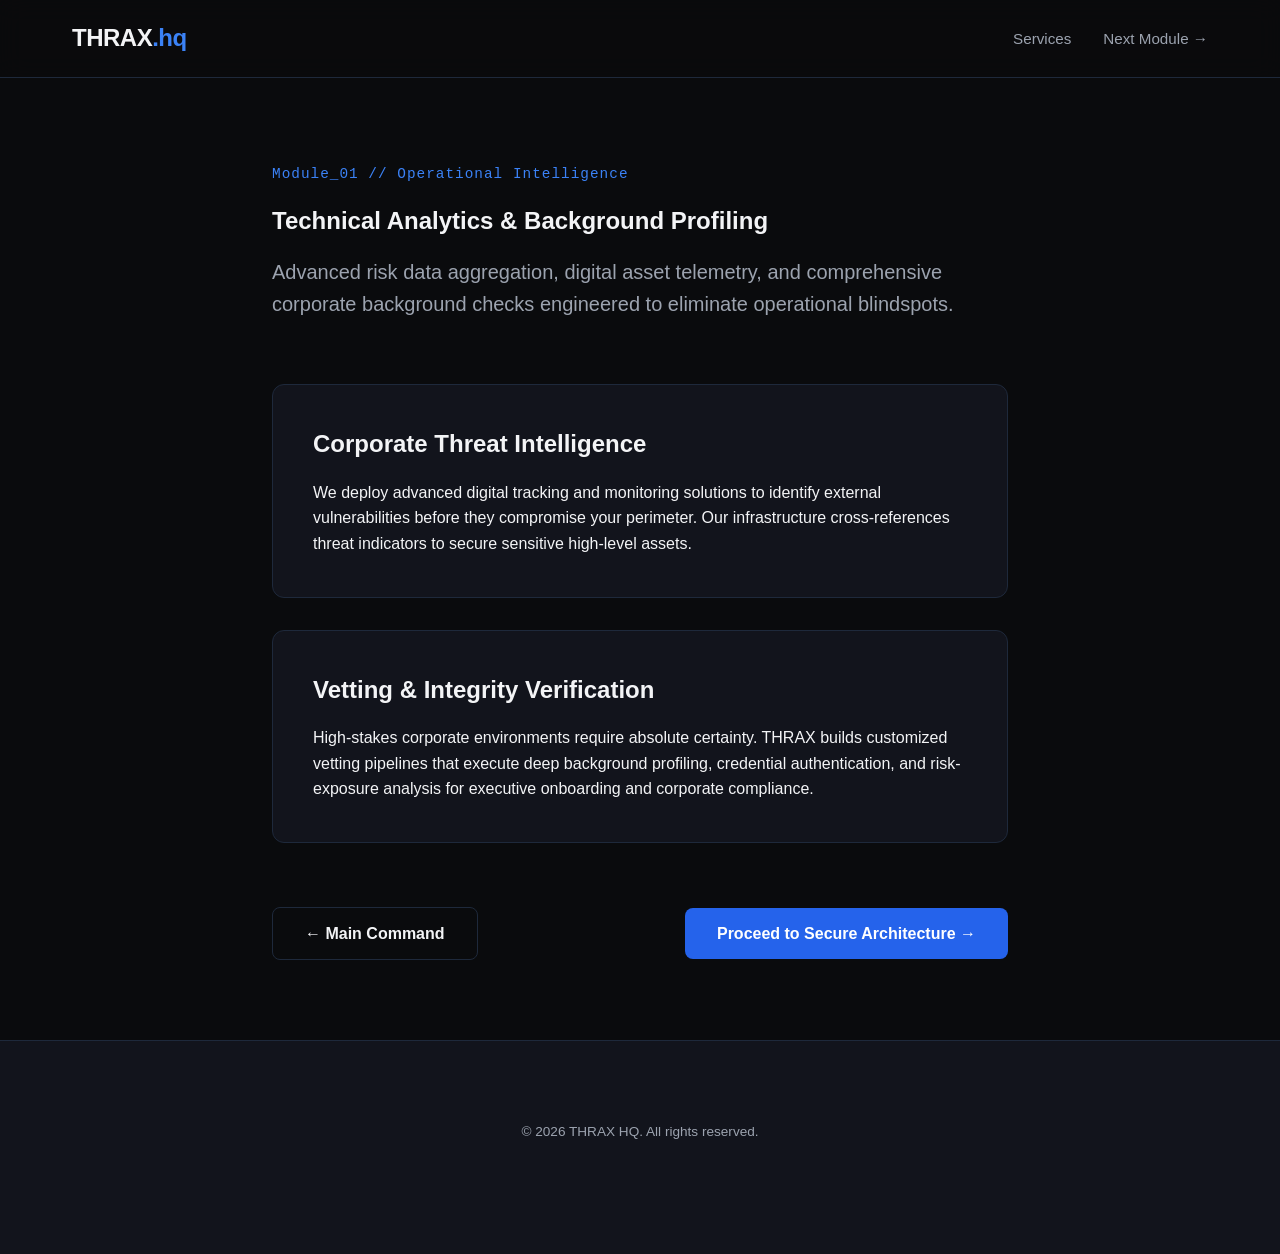
==== analytics.html @ 9fc5cd67 "Feat: Finalized interactive THRAX digital HQ layout and form module" ====
<!DOCTYPE html>
<html lang="en">
<head>
    <meta charset="UTF-8">
    <meta name="viewport" content="width=device-width, initial-scale=1.0">
    <title>THRAX | Technical Analytics Module</title>
    <link rel="stylesheet" href="style.css">
</head>
<body>

    <header>
        <nav class="navbar">
            <div class="logo"><a href="index.html" style="text-decoration:none; color:inherit;">THRAX<span>.hq</span></a></div>
            <ul class="nav-links">
                <li><a href="index.html#services">Services</a></li>
                <li><a href="architecture.html">Next Module &rarr;</a></li>
            </ul>
        </nav>
    </header>

    <main class="module-page">
        <section class="module-hero">
            <span class="module-tag">Module_01 // Operational Intelligence</span>
            <h1>Technical Analytics & Background Profiling</h1>
            <p class="module-lead">Advanced risk data aggregation, digital asset telemetry, and comprehensive corporate background checks engineered to eliminate operational blindspots.</p>
        </section>

        <section class="module-details">
            <div class="detail-block">
                <h2>Corporate Threat Intelligence</h2>
                <p>We deploy advanced digital tracking and monitoring solutions to identify external vulnerabilities before they compromise your perimeter. Our infrastructure cross-references threat indicators to secure sensitive high-level assets.</p>
            </div>

            <div class="detail-block">
                <h2>Vetting & Integrity Verification</h2>
                <p>High-stakes corporate environments require absolute certainty. THRAX builds customized vetting pipelines that execute deep background profiling, credential authentication, and risk-exposure analysis for executive onboarding and corporate compliance.</p>
            </div>
            
            <div class="pipeline-navigation">
                <a href="index.html" class="btn btn-secondary">&larr; Main Command</a>
                <a href="architecture.html" class="btn btn-primary">Proceed to Secure Architecture &rarr;</a>
            </div>
        </section>
    </main>

    <footer>
        <div class="footer-content">
            <p class="copyright">&copy; 2026 THRAX HQ. All rights reserved.</p>
        </div>
    </footer>

</body>
</html>
---- style.css ----
/* Global Variables & Reset */
:root {
    --bg-main: #0a0b0d;
    --bg-surface: #12141c;
    --accent-blue: #2563eb;
    --accent-glow: #3b82f6;
    --text-primary: #f3f4f6;
    --text-secondary: #9ca3af;
    --border-color: #1e293b;
}

* {
    margin: 0;
    padding: 0;
    box-sizing: border-box;
    scroll-behavior: smooth;
    font-family: -apple-system, BlinkMacSystemFont, 'Segoe UI', Roboto, sans-serif;
}

body {
    background-color: var(--bg-main);
    color: var(--text-primary);
    line-height: 1.6;
}

/* Header & Navigation (Flexbox) */
header {
    position: fixed;
    top: 0;
    width: 100%;
    background-color: rgba(10, 11, 13, 0.8);
    backdrop-filter: blur(12px);
    border-bottom: 1px solid var(--border-color);
    z-index: 1000;
}

.navbar {
    display: flex;
    justify-content: space-between;
    align-items: center;
    max-width: 1200px;
    margin: 0 auto;
    padding: 1.2rem 2rem;
}

.logo {
    font-size: 1.5rem;
    font-weight: 700;
    letter-spacing: -0.5px;
}

.logo span {
    color: var(--accent-glow);
}

.nav-links {
    display: flex;
    align-items: center;
    list-style: none;
    gap: 2rem;
}

.nav-links a {
    color: var(--text-secondary);
    text-decoration: none;
    font-size: 0.95rem;
    transition: color 0.2s ease;
}

.nav-links a:hover {
    color: var(--text-primary);
}

.nav-links .nav-cta {
    background-color: var(--accent-blue);
    color: white;
    padding: 0.5rem 1.2rem;
    border-radius: 6px;
    transition: background 0.2s;
}

/* Hero Section */
.hero {
    display: flex;
    align-items: center;
    justify-content: center;
    min-height: 100vh;
    padding: 0 2rem;
    text-align: center;
    background: radial-gradient(circle at 50% 30%, #1e293b 0%, var(--bg-main) 70%);
}

.hero-content {
    max-width: 800px;
    margin-top: 4rem;
}

.hero h1 {
    font-size: 3.5rem;
    font-weight: 800;
    letter-spacing: -1px;
    margin-bottom: 1.5rem;
    line-height: 1.2;
}

.hero p {
    font-size: 1.2rem;
    color: var(--text-secondary);
    margin-bottom: 2.5rem;
}

/* Telemetry Status Indicator */
.status-indicator {
    display: inline-flex;
    align-items: center;
    gap: 0.75rem;
    background-color: rgba(30, 41, 59, 0.5);
    border: 1px solid var(--border-color);
    padding: 0.5rem 1rem;
    border-radius: 20px;
    margin-bottom: 1.5rem;
    font-family: monospace;
    font-size: 0.85rem;
    color: var(--text-secondary);
}

.status-dot {
    width: 8px;
    height: 8px;
    background-color: #f59e0b; /* Initializing Amber */
    border-radius: 50%;
    box-shadow: 0 0 8px #f59e0b;
    transition: all 0.5s ease;
}

/* Buttons */
.hero-buttons {
    display: flex;
    justify-content: center;
    gap: 1rem;
}

.btn {
    display: inline-block;
    padding: 0.8rem 2rem;
    border-radius: 8px;
    font-weight: 600;
    text-decoration: none;
    transition: all 0.2s ease;
}

.btn-primary {
    background-color: var(--accent-blue);
    color: white;
}

.btn-primary:hover {
    background-color: var(--accent-glow);
    transform: translateY(-2px);
}

.btn-secondary {
    border: 1px solid var(--border-color);
    color: var(--text-primary);
}

.btn-secondary:hover {
    background-color: var(--border-color);
    transform: translateY(-2px);
}

/* Services Grid Section */
.services-container {
    max-width: 1200px;
    margin: 0 auto;
    padding: 6rem 2rem;
}

.section-title {
    font-size: 2rem;
    text-align: center;
    margin-bottom: 3rem;
}

.services-grid {
    display: grid;
    grid-template-columns: repeat(auto-fit, minmax(300px, 1fr));
    gap: 2rem;
}

.service-card {
    background-color: var(--bg-surface);
    border: 1px solid var(--border-color);
    padding: 2.5rem;
    border-radius: 12px;
    transition: transform 0.3s ease, border-color 0.3s ease;
}

.service-card:hover {
    transform: translateY(-5px);
    border-color: var(--accent-glow);
}

.card-icon {
    font-size: 2rem;
    margin-bottom: 1rem;
}

.service-card h3 {
    font-size: 1.3rem;
    margin-bottom: 0.75rem;
}

.service-card p {
    color: var(--text-secondary);
    font-size: 0.95rem;
}

/* Footer & Connection Setup */
footer {
    background-color: var(--bg-surface);
    border-top: 1px solid var(--border-color);
    padding: 5rem 2rem;
    text-align: center;
}

.footer-content h2 {
    font-size: 2.5rem;
    margin-bottom: 1rem;
}

.footer-content p {
    color: var(--text-secondary);
    margin-bottom: 2rem;
}

.footer-content .btn {
    margin-bottom: 3rem;
}

.copyright {
    font-size: 0.85rem;
    color: #4b5563;
}

@media (max-width: 768px) {
    .hero h1 { font-size: 2.5rem; }
    .hero-buttons { flex-direction: column; }
    .nav-links { display: none; }
}
/* Multi-page Module Layouts */
.module-page {
    max-width: 800px;
    margin: 0 auto;
    padding: 10rem 2rem 5rem 2rem;
}

.module-hero {
    margin-bottom: 4rem;
}

.module-tag {
    font-family: monospace;
    color: var(--accent-glow);
    font-size: 0.9rem;
    letter-spacing: 1px;
    display: inline-block;
    margin-bottom: 1rem;
}

.module-lead {
    font-size: 1.25rem;
    color: var(--text-secondary);
    margin-top: 1rem;
}

.detail-block {
    background-color: var(--bg-surface);
    border: 1px solid var(--border-color);
    padding: 2.5rem;
    border-radius: 12px;
    margin-bottom: 2rem;
}

.detail-block h2 {
    margin-bottom: 1rem;
    font-size: 1.5rem;
    color: var(--text-primary);
}

/* Card Link Styling */
.card-link {
    display: inline-block;
    margin-top: 1.5rem;
    color: var(--accent-glow);
    text-decoration: none;
    font-weight: 600;
    font-size: 0.9rem;
    transition: transform 0.2s;
}

.card-link:hover {
    transform: translateX(5px);
}

/* Pipeline Navigation Alignment */
.pipeline-navigation {
    display: flex;
    justify-content: space-between;
    align-items: center;
    gap: 1rem;
    margin-top: 4rem;
}

@media (max-width: 600px) {
    .pipeline-navigation {
        flex-direction: column-reverse;
        gap: 1rem;
    }
    .pipeline-navigation .btn {
        width: 100%;
        text-align: center;
    }
}
/* Interactive Console Form Styling */
.console-form {
    max-width: 650px;
    margin: 3rem auto 4rem auto;
    text-align: left;
    background-color: var(--bg-main);
    border: 1px solid var(--border-color);
    padding: 2.5rem;
    border-radius: 12px;
}

.form-row {
    display: flex;
    gap: 1.5rem;
}

.form-group {
    display: flex;
    flex-direction: column;
    margin-bottom: 1.5rem;
    width: 100%;
}

.console-form label {
    font-family: monospace;
    font-size: 0.85rem;
    color: var(--accent-glow);
    margin-bottom: 0.5rem;
    text-transform: uppercase;
    letter-spacing: 0.5px;
}

.console-form input,
.console-form select,
.console-form textarea {
    background-color: var(--bg-surface);
    border: 1px solid var(--border-color);
    color: var(--text-primary);
    padding: 0.8rem 1rem;
    border-radius: 6px;
    font-size: 0.95rem;
    transition: all 0.2s ease;
    outline: none;
}

.console-form input:focus,
.console-form select:focus,
.console-form textarea:focus {
    border-color: var(--accent-glow);
    box-shadow: 0 0 8px rgba(59, 130, 246, 0.2);
}

.console-form select {
    cursor: pointer;
    appearance: none; /* Removes native browser arrow to let custom background flow */
}

.form-submit-btn {
    width: 100%;
    border: none;
    cursor: pointer;
    font-family: monospace;
    letter-spacing: 1px;
    text-transform: uppercase;
    padding: 1rem;
    margin-top: 1rem;
}

@media (max-width: 600px) {
    .form-row {
        flex-direction: column;
        gap: 0;
    }
}
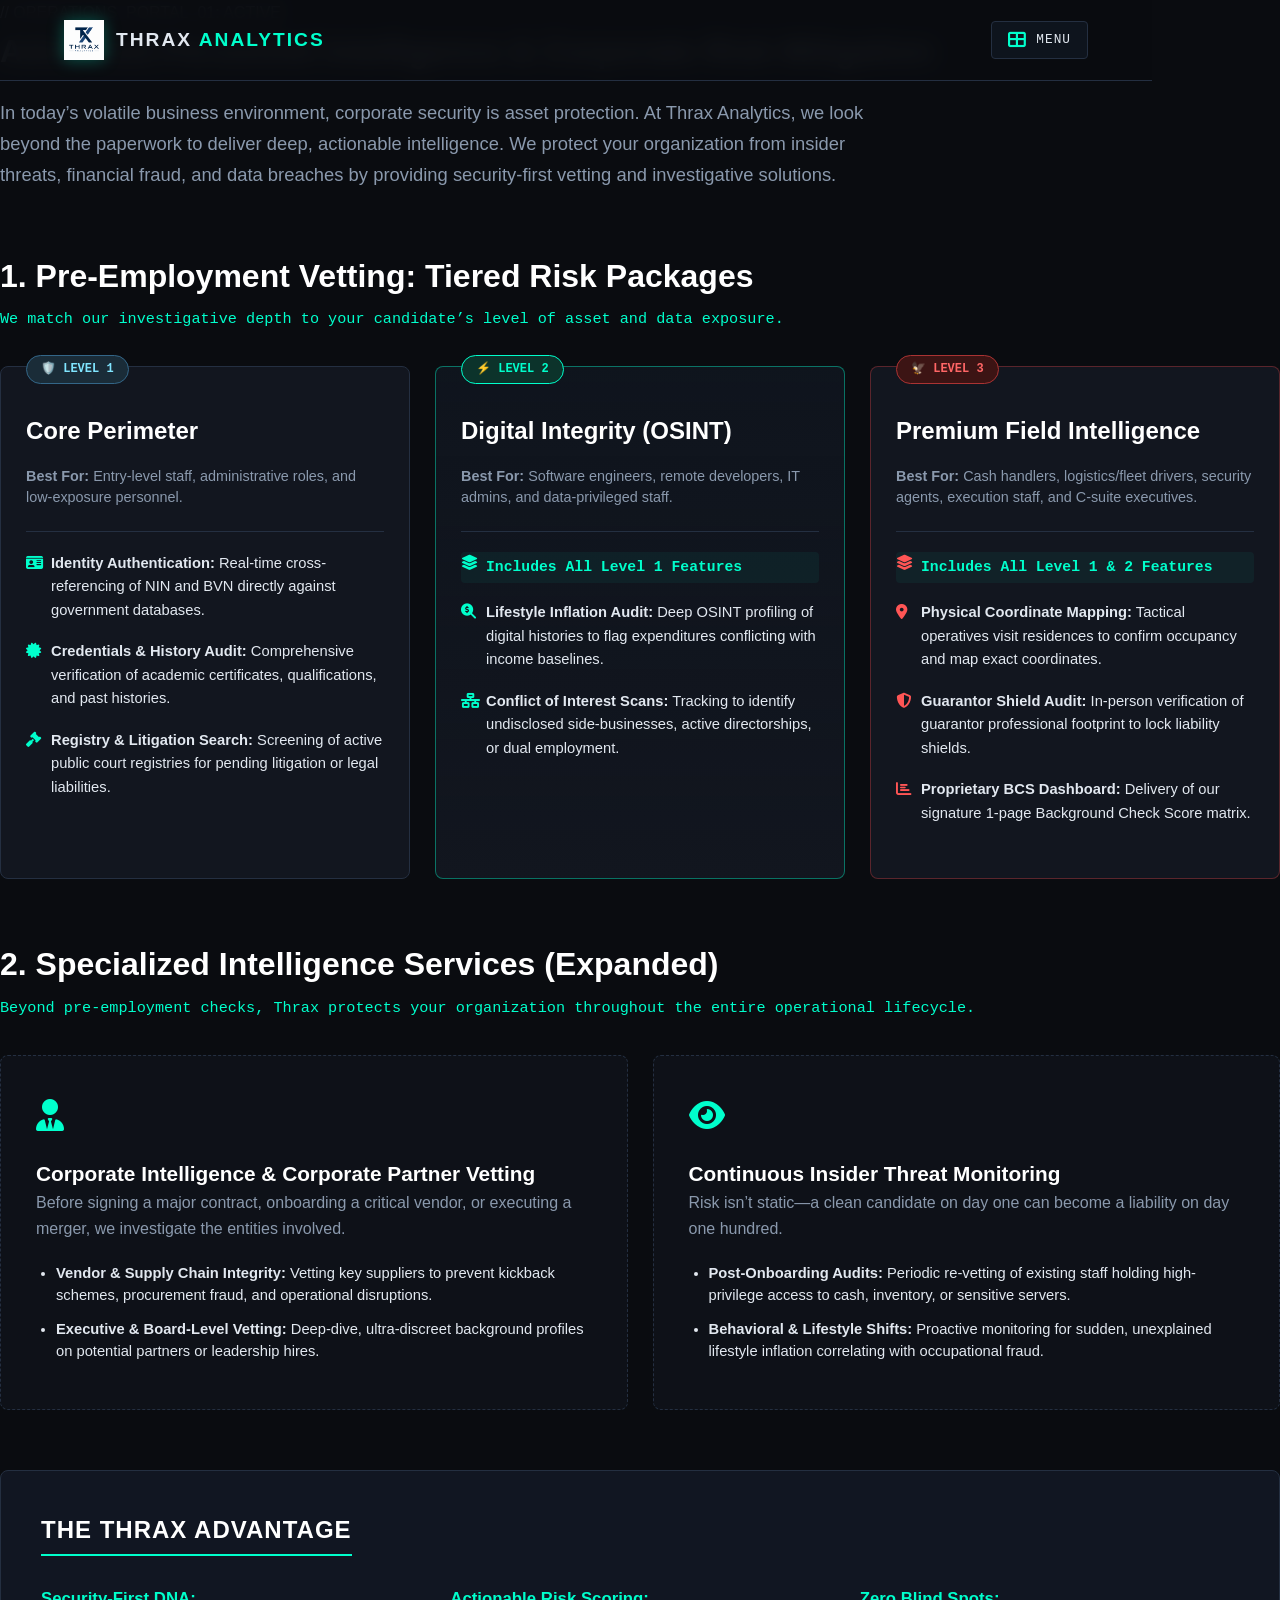
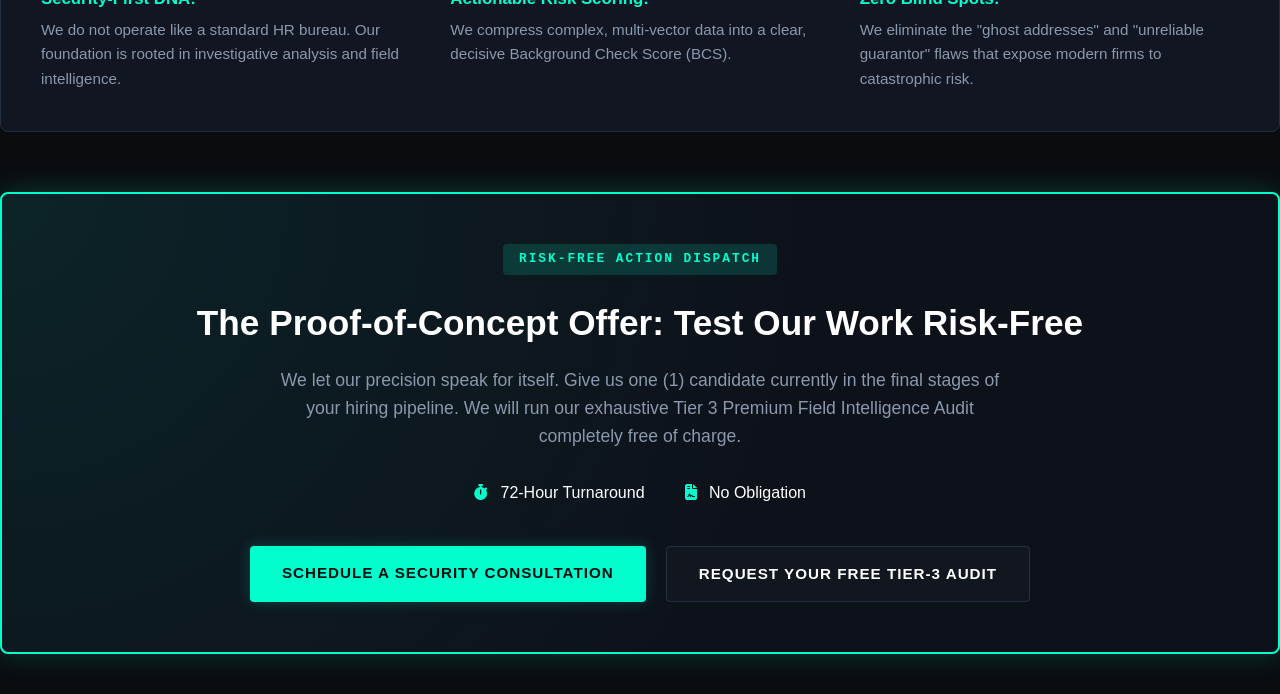
==== commit 312594ee: "Feat: Built production services profile with operational tier matrix and POC buttons" ====
--- a/analytics.html
+++ b/analytics.html
@@ -3,51 +3,152 @@
 <head>
     <meta charset="UTF-8">
     <meta name="viewport" content="width=device-width, initial-scale=1.0">
-    <title>THRAX | Technical Analytics Module</title>
+    <title>THRAX | Services Matrix</title>
+    <link rel="stylesheet" href="https://cdnjs.cloudflare.com/ajax/libs/font-awesome/6.4.0/css/all.min.css">
     <link rel="stylesheet" href="style.css">
 </head>
-<body>
+<body class="cyber-theme">
 
-    <header>
-        <nav class="navbar">
-            <div class="logo"><a href="index.html" style="text-decoration:none; color:inherit;">THRAX<span>.hq</span></a></div>
-            <ul class="nav-links">
-                <li><a href="index.html#services">Services</a></li>
-                <li><a href="architecture.html">Next Module &rarr;</a></li>
-            </ul>
+    <header class="main-header sticky-header">
+        <div class="logo-container">
+            <img src="thrax-logo.png" alt="THRAX ANALYTICS Logo" class="brand-logo-img">
+            <span class="brand-name">THRAX <span class="accent-text">ANALYTICS</span></span>
+        </div>
+        
+        <div class="nav-matrix-control" onclick="toggleNavMatrix()">
+            <i class="fas fa-th-large" id="menu-icon"></i>
+            <span class="control-label">MENU</span>
+        </div>
+
+        <nav class="nav-links" id="nav-links-container">
+            <a href="index.html">Command Center</a>
+            <a href="analytics.html" class="active">Services</a>
+            <a href="architecture.html">FAQs</a>
+            <a href="automation.html">Contact Us</a>
         </nav>
     </header>
 
-    <main class="module-page">
-        <section class="module-hero">
-            <span class="module-tag">Module_01 // Operational Intelligence</span>
-            <h1>Technical Analytics & Background Profiling</h1>
-            <p class="module-lead">Advanced risk data aggregation, digital asset telemetry, and comprehensive corporate background checks engineered to eliminate operational blindspots.</p>
+    <main class="module-content">
+        
+        <div class="page-title-section">
+            <p class="system-status">// OPERATIONS_PORTAL_01: ACTIVE</p>
+            <h1>Advanced Personnel Intelligence & Corporate Risk Mitigation</h1>
+            <div class="accent-bar"></div>
+            <p class="services-manifesto">
+                In today’s volatile business environment, corporate security is asset protection. At Thrax Analytics, we look beyond the paperwork to deliver deep, actionable intelligence. We protect your organization from insider threats, financial fraud, and data breaches by providing security-first vetting and investigative solutions.
+            </p>
+        </div>
+
+        <section class="services-block">
+            <div class="block-header">
+                <h2>1. Pre-Employment Vetting: Tiered Risk Packages</h2>
+                <p class="block-subtitle">We match our investigative depth to your candidate’s level of asset and data exposure.</p>
+            </div>
+
+            <div class="tier-matrix-grid">
+                
+                <div class="tier-matrix-card">
+                    <div class="tier-badge level-1-badge">🛡️ LEVEL 1</div>
+                    <h3>Core Perimeter</h3>
+                    <p class="tier-deployment"><strong>Best For:</strong> Entry-level staff, administrative roles, and low-exposure personnel.</p>
+                    <div class="vector-divider"></div>
+                    <ul class="feature-checklist">
+                        <li><i class="fas fa-id-card"></i> <strong>Identity Authentication:</strong> Real-time cross-referencing of NIN and BVN directly against government databases.</li>
+                        <li><i class="fas fa-certificate"></i> <strong>Credentials & History Audit:</strong> Comprehensive verification of academic certificates, qualifications, and past histories.</li>
+                        <li><i class="fas fa-gavel"></i> <strong>Registry & Litigation Search:</strong> Screening of active public court registries for pending litigation or legal liabilities.</li>
+                    </ul>
+                </div>
+
+                <div class="tier-matrix-card featured-tier">
+                    <div class="tier-badge level-2-badge">⚡ LEVEL 2</div>
+                    <h3>Digital Integrity (OSINT)</h3>
+                    <p class="tier-deployment"><strong>Best For:</strong> Software engineers, remote developers, IT admins, and data-privileged staff.</p>
+                    <div class="vector-divider"></div>
+                    <ul class="feature-checklist">
+                        <li class="nested-include"><i class="fas fa-layer-group"></i> Includes All Level 1 Features</li>
+                        <li><i class="fas fa-search-dollar"></i> <strong>Lifestyle Inflation Audit:</strong> Deep OSINT profiling of digital histories to flag expenditures conflicting with income baselines.</li>
+                        <li><i class="fas fa-network-wired"></i> <strong>Conflict of Interest Scans:</strong> Tracking to identify undisclosed side-businesses, active directorships, or dual employment.</li>
+                    </ul>
+                </div>
+
+                <div class="tier-matrix-card high-alert-tier">
+                    <div class="tier-badge level-3-badge">🦅 LEVEL 3</div>
+                    <h3>Premium Field Intelligence</h3>
+                    <p class="tier-deployment"><strong>Best For:</strong> Cash handlers, logistics/fleet drivers, security agents, execution staff, and C-suite executives.</p>
+                    <div class="vector-divider"></div>
+                    <ul class="feature-checklist">
+                        <li class="nested-include"><i class="fas fa-layer-group"></i> Includes All Level 1 & 2 Features</li>
+                        <li><i class="fas fa-map-marker-alt"></i> <strong>Physical Coordinate Mapping:</strong> Tactical operatives visit residences to confirm occupancy and map exact coordinates.</li>
+                        <li><i class="fas fa-shield-halved"></i> <strong>Guarantor Shield Audit:</strong> In-person verification of guarantor professional footprint to lock liability shields.</li>
+                        <li><i class="fas fa-chart-bar"></i> <strong>Proprietary BCS Dashboard:</strong> Delivery of our signature 1-page Background Check Score matrix.</li>
+                    </ul>
+                </div>
+
+            </div>
         </section>
 
-        <section class="module-details">
-            <div class="detail-block">
-                <h2>Corporate Threat Intelligence</h2>
-                <p>We deploy advanced digital tracking and monitoring solutions to identify external vulnerabilities before they compromise your perimeter. Our infrastructure cross-references threat indicators to secure sensitive high-level assets.</p>
+        <section class="services-block specialized-ops-section">
+            <div class="block-header">
+                <h2>2. Specialized Intelligence Services (Expanded)</h2>
+                <p class="block-subtitle">Beyond pre-employment checks, Thrax protects your organization throughout the entire operational lifecycle.</p>
             </div>
 
-            <div class="detail-block">
-                <h2>Vetting & Integrity Verification</h2>
-                <p>High-stakes corporate environments require absolute certainty. THRAX builds customized vetting pipelines that execute deep background profiling, credential authentication, and risk-exposure analysis for executive onboarding and corporate compliance.</p>
-            </div>
-            
-            <div class="pipeline-navigation">
-                <a href="index.html" class="btn btn-secondary">&larr; Main Command</a>
-                <a href="architecture.html" class="btn btn-primary">Proceed to Secure Architecture &rarr;</a>
+            <div class="specialized-grid">
+                <div class="specialized-card">
+                    <div class="spec-icon"><i class="fas fa-user-tie"></i></div>
+                    <h3>Corporate Intelligence & Corporate Partner Vetting</h3>
+                    <p>Before signing a major contract, onboarding a critical vendor, or executing a merger, we investigate the entities involved.</p>
+                    <ul class="sub-specs">
+                        <li><strong>Vendor & Supply Chain Integrity:</strong> Vetting key suppliers to prevent kickback schemes, procurement fraud, and operational disruptions.</li>
+                        <li><strong>Executive & Board-Level Vetting:</strong> Deep-dive, ultra-discreet background profiles on potential partners or leadership hires.</li>
+                    </ul>
+                </div>
+
+                <div class="specialized-card">
+                    <div class="spec-icon"><i class="fas fa-eye"></i></div>
+                    <h3>Continuous Insider Threat Monitoring</h3>
+                    <p>Risk isn’t static—a clean candidate on day one can become a liability on day one hundred.</p>
+                    <ul class="sub-specs">
+                        <li><strong>Post-Onboarding Audits:</strong> Periodic re-vetting of existing staff holding high-privilege access to cash, inventory, or sensitive servers.</li>
+                        <li><strong>Behavioral & Lifestyle Shifts:</strong> Proactive monitoring for sudden, unexplained lifestyle inflation correlating with occupational fraud.</li>
+                    </ul>
+                </div>
             </div>
         </section>
+
+        <section class="advantage-banner">
+            <h3>The Thrax Advantage</h3>
+            <div class="advantage-grid">
+                <div class="adv-node">
+                    <strong>Security-First DNA:</strong> We do not operate like a standard HR bureau. Our foundation is rooted in investigative analysis and field intelligence.
+                </div>
+                <div class="adv-node">
+                    <strong>Actionable Risk Scoring:</strong> We compress complex, multi-vector data into a clear, decisive Background Check Score (BCS).
+                </div>
+                <div class="adv-node">
+                    <strong>Zero Blind Spots:</strong> We eliminate the "ghost addresses" and "unreliable guarantor" flaws that expose modern firms to catastrophic risk.
+                </div>
+            </div>
+        </section>
+
+        <section class="poc-terminal-box">
+            <div class="poc-badge">RISK-FREE ACTION DISPATCH</div>
+            <h2>The Proof-of-Concept Offer: Test Our Work Risk-Free</h2>
+            <p>We let our precision speak for itself. Give us one (1) candidate currently in the final stages of your hiring pipeline. We will run our exhaustive Tier 3 Premium Field Intelligence Audit completely free of charge.</p>
+            
+            <div class="poc-metrics-strip">
+                <div class="poc-metric"><i class="fas fa-stopwatch"></i> 72-Hour Turnaround</div>
+                <div class="poc-metric"><i class="fas fa-file-contract"></i> No Obligation</div>
+            </div>
+
+            <div class="poc-actions-matrix">
+                <a href="automation.html" class="action-btn btn-primary-uplink">Schedule a Security Consultation</a>
+                <a href="automation.html" class="action-btn btn-secondary-uplink">Request Your Free Tier-3 Audit</a>
+            </div>
+        </section>
+
     </main>
 
-    <footer>
-        <div class="footer-content">
-            <p class="copyright">&copy; 2026 THRAX HQ. All rights reserved.</p>
-        </div>
-    </footer>
-
+    <script src="app.js"></script>
 </body>
 </html>
--- a/style.css
+++ b/style.css
@@ -395,4 +395,721 @@
         flex-direction: column;
         gap: 0;
     }
+}
+/* Core Dark Web System Design */
+:root {
+    --bg-deep: #0a0c10;
+    --bg-surface: #12161f;
+    --accent-neon: #00ffcc;
+    --accent-glow: rgba(0, 255, 204, 0.2);
+    --text-primary: #e2e8f0;
+    --text-muted: #8a99ad;
+    --border-color: #242f41;
+}
+
+body.cyber-theme {
+    background-color: var(--bg-deep);
+    color: var(--text-primary);
+    font-family: 'Segoe UI', Tahoma, Geneva, Verdana, sans-serif;
+    margin: 0;
+    padding: 0;
+    overflow-x: hidden;
+}
+
+/* Header & Logo styling */
+.main-header {
+    display: flex;
+    justify-content: space-between;
+    align-items: center;
+    padding: 20px 5%;
+    background-color: rgba(10, 12, 16, 0.95);
+    border-bottom: 1px solid var(--border-color);
+    position: fixed;
+    width: 90%;
+    top: 0;
+    z-index: 1000;
+    backdrop-filter: blur(10px);
+}
+
+.logo-container {
+    display: flex;
+    align-items: center;
+    gap: 12px;
+}
+
+.cyber-logo {
+    width: 28px;
+    height: 28px;
+    background: linear-gradient(135deg, var(--accent-neon), #0066ff);
+    clip-path: polygon(50% 0%, 100% 25%, 100% 75%, 50% 100%, 0% 75%, 0% 25%);
+    box-shadow: 0 0 10px var(--accent-glow);
+}
+
+.brand-name {
+    font-size: 1.2rem;
+    font-weight: 800;
+    letter-spacing: 2px;
+}
+
+.accent-text { color: var(--accent-neon); }
+
+.nav-links a {
+    color: var(--text-muted);
+    text-decoration: none;
+    margin-left: 20px;
+    font-size: 0.9rem;
+    font-weight: 600;
+    transition: color 0.3s;
+}
+
+.nav-links a.active, .nav-links a:hover {
+    color: var(--accent-neon);
+}
+
+/* Hero Section */
+.hero-section {
+    padding: 180px 10% 100px 10%;
+    background: radial-gradient(circle at 80% 20%, rgba(0, 255, 204, 0.05), transparent 50%);
+}
+
+.sub-codename {
+    font-size: 0.85rem;
+    color: var(--accent-neon);
+    letter-spacing: 4px;
+    margin-bottom: 10px;
+}
+
+.main-tagline {
+    font-size: 3.5rem;
+    font-weight: 900;
+    line-height: 1.2;
+    margin: 0 0 30px 0;
+}
+
+.highlight-glow {
+    color: #fff;
+    text-shadow: 0 0 20px var(--accent-glow);
+}
+
+.mission-statement-box {
+    background-color: var(--bg-surface);
+    border-left: 4px solid var(--accent-neon);
+    padding: 25px;
+    max-width: 700px;
+    border-radius: 0 8px 8px 0;
+    box-shadow: 0 10px 30px rgba(0,0,0,0.5);
+}
+
+.mission-statement-box h3 {
+    margin-top: 0;
+    color: #fff;
+    font-size: 1.25rem;
+}
+
+.mission-statement-box p {
+    color: var(--text-muted);
+    line-height: 1.6;
+    margin-bottom: 0;
+}
+
+/* Moving/Lively Elements: Scan lines on Cards */
+.challenge-section, .approach-section {
+    padding: 80px 10%;
+    border-bottom: 1px solid var(--border-color);
+}
+
+.section-header h2 {
+    font-size: 1.8rem;
+    margin: 5px 0 20px 0;
+}
+
+.index-num {
+    font-size: 0.85rem;
+    color: var(--accent-neon);
+    font-family: monospace;
+}
+
+.cyber-divider {
+    width: 60px;
+    height: 2px;
+    background-color: var(--accent-neon);
+}
+
+.section-intro {
+    color: var(--text-muted);
+    max-width: 800px;
+    margin-bottom: 40px;
+    font-size: 1.1rem;
+}
+
+.vulnerability-grid {
+    display: flex;
+    gap: 25px;
+    flex-wrap: wrap;
+}
+
+.vulnerability-card {
+    background-color: var(--bg-surface);
+    border: 1px solid var(--border-color);
+    padding: 30px;
+    flex: 1;
+    min-width: 250px;
+    border-radius: 6px;
+    position: relative;
+    overflow: hidden;
+    transition: transform 0.3s, border-color 0.3s;
+}
+
+.vulnerability-card:hover {
+    transform: translateY(-5px);
+    border-color: var(--accent-neon);
+}
+
+/* Moving Picture/Scan Line Effect */
+.scan-line {
+    position: absolute;
+    top: -100%;
+    left: 0;
+    width: 100%;
+    height: 4px;
+    background: linear-gradient(90deg, transparent, var(--accent-neon), transparent);
+    animation: scanAnimation 4s linear infinite;
+    opacity: 0.5;
+}
+
+@keyframes scanAnimation {
+    0% { top: -10%; }
+    50% { top: 110%; }
+    100% { top: -10%; }
+}
+
+.card-icon {
+    font-size: 2rem;
+    color: var(--accent-neon);
+    margin-bottom: 15px;
+}
+
+/* HUD System Display Matrix */
+.bcs-hud {
+    display: flex;
+    align-items: center;
+    gap: 40px;
+    background: rgba(18, 22, 31, 0.5);
+    padding: 30px;
+    border-radius: 12px;
+    border: 1px dashed var(--border-color);
+    margin-bottom: 40px;
+}
+
+.bcs-score-display {
+    position: relative;
+    width: 120px;
+    height: 120px;
+    border: 3px double var(--accent-neon);
+    border-radius: 50%;
+    display: flex;
+    flex-direction: column;
+    justify-content: center;
+    align-items: center;
+    box-shadow: 0 0 15px var(--accent-glow);
+}
+
+.score-value {
+    font-size: 1.8rem;
+    font-weight: 900;
+    letter-spacing: 1px;
+}
+
+.score-label {
+    font-size: 0.6rem;
+    color: var(--text-muted);
+}
+
+.score-sub {
+    font-size: 0.5rem;
+    text-align: center;
+    max-width: 80px;
+}
+
+.vector-matrix {
+    display: grid;
+    grid-template-columns: 1fr 1fr;
+    gap: 25px;
+}
+
+.vector-row {
+    background-color: var(--bg-surface);
+    padding: 25px;
+    border-radius: 6px;
+    border: 1px solid var(--border-color);
+}
+
+.vector-meta {
+    display: flex;
+    align-items: center;
+    gap: 15px;
+    margin-bottom: 10px;
+}
+
+.vector-meta h3 {
+    margin: 0;
+    font-size: 1.1rem;
+}
+
+.vector-icon {
+    color: var(--accent-neon);
+    font-size: 1.2rem;
+}
+
+/* Finalizing Footer Terminals */
+.terminal-footer {
+    background-color: var(--bg-surface);
+    padding: 60px 10% 20px 10%;
+    border-top: 1px solid var(--border-color);
+    text-align: center;
+}
+
+.footer-cta h2 {
+    font-size: 2rem;
+    margin-bottom: 10px;
+}
+
+.footer-cta p {
+    color: var(--text-muted);
+    margin-bottom: 30px;
+}
+
+.btn-primary {
+    background: transparent;
+    border: 2px solid var(--accent-neon);
+    color: var(--accent-neon);
+    padding: 14px 30px;
+    font-weight: 700;
+    font-size: 1rem;
+    letter-spacing: 1px;
+    cursor: pointer;
+    border-radius: 4px;
+    text-transform: uppercase;
+    box-shadow: 0 0 15px var(--accent-glow);
+    transition: all 0.3s;
+}
+
+.btn-primary:hover {
+    background: var(--accent-neon);
+    color: var(--bg-deep);
+    box-shadow: 0 0 25px var(--accent-neon);
+}
+
+.system-status-indicator {
+    margin-top: 20px;
+    font-size: 0.8rem;
+    font-family: monospace;
+    color: var(--text-muted);
+}
+
+.status-pulse {
+    display: inline-block;
+    width: 8px;
+    height: 8px;
+    background-color: var(--accent-neon);
+    border-radius: 50%;
+    margin-right: 6px;
+    box-shadow: 0 0 8px var(--accent-neon);
+    animation: pulse 1.5s infinite;
+}
+
+@keyframes pulse {
+    0% { opacity: 0.4; }
+    50% { opacity: 1; }
+    100% { opacity: 0.4; }
+}
+
+.footer-bottom {
+    margin-top: 50px;
+    border-top: 1px solid #1f2836;
+    padding-top: 20px;
+    font-size: 0.8rem;
+    color: var(--text-muted);
+}
+/* Brand Logo Scaling Configuration */
+img.brand-logo-img {
+    height: 40px !important;
+    width: auto !important;
+    max-height: 40px !important;
+    object-fit: contain !important;
+    display: inline-block !important;
+    filter: drop-shadow(0 0 8px rgba(0, 255, 204, 0.3));
+}
+
+/* Ensure the container doesn't stretch */
+.logo-container {
+    display: flex;
+    align-items: center;
+    gap: 12px;
+    max-height: 50px;
+}
+/* Systems Menu Control Interface */
+.nav-matrix-control {
+    display: flex;
+    align-items: center;
+    gap: 10px;
+    cursor: pointer;
+    background: rgba(24, 34, 50, 0.4);
+    padding: 8px 16px;
+    border: 1px solid var(--border-color);
+    border-radius: 4px;
+    transition: all 0.3s ease;
+}
+
+.nav-matrix-control:hover {
+    border-color: var(--accent-neon);
+    box-shadow: 0 0 10px var(--accent-glow);
+}
+
+.nav-matrix-control i {
+    color: var(--accent-neon);
+    font-size: 1.1rem;
+}
+
+.control-label {
+    font-family: monospace;
+    font-size: 0.8rem;
+    letter-spacing: 1px;
+    color: var(--text-primary);
+}
+
+/* Initially hide the link container or display it based on activation states */
+.nav-links {
+    display: none; /* Controlled dynamically by JavaScript */
+    position: absolute;
+    top: 75px;
+    right: 5%;
+    background-color: var(--bg-surface);
+    border: 1px solid var(--border-color);
+    flex-direction: column;
+    padding: 15px;
+    border-radius: 6px;
+    box-shadow: 0 10px 30px rgba(0,0,0,0.7);
+    z-index: 1001;
+}
+
+/* When active, display links clearly */
+.nav-links.matrix-active {
+    display: flex !important;
+}
+
+.nav-links a {
+    margin: 10px 0 !important;
+    padding: 5px 15px;
+    display: block;
+}
+/* ==========================================================================
+   Thrax Services Grid System & Component Layouts
+   ========================================================================== */
+
+.services-manifesto {
+    color: var(--text-muted);
+    font-size: 1.15rem;
+    line-height: 1.7;
+    max-width: 900px;
+    margin-top: 20px;
+}
+
+.services-block {
+    margin-top: 60px;
+}
+
+.block-header h2 {
+    font-size: 2rem;
+    color: #fff;
+    margin-bottom: 5px;
+}
+
+.block-subtitle {
+    color: var(--accent-neon);
+    font-family: monospace;
+    font-size: 0.95rem;
+    margin-top: 0;
+    margin-bottom: 35px;
+}
+
+/* Tier Matrix Columns Layout */
+.tier-matrix-grid {
+    display: flex;
+    gap: 25px;
+    flex-wrap: wrap;
+    align-items: stretch;
+}
+
+.tier-matrix-card {
+    background: var(--bg-surface);
+    border: 1px solid var(--border-color);
+    border-radius: 8px;
+    padding: 35px 25px;
+    flex: 1;
+    min-width: 290px;
+    position: relative;
+    transition: all 0.3s cubic-bezier(0.165, 0.84, 0.44, 1);
+}
+
+.tier-matrix-card:hover {
+    transform: translateY(-5px);
+    box-shadow: 0 10px 30px rgba(0, 0, 0, 0.6);
+}
+
+/* Featured / Accent Border Focus States */
+.featured-tier {
+    border-color: rgba(0, 255, 204, 0.4);
+    background: linear-gradient(180deg, rgba(24, 34, 50, 0.4) 0%, var(--bg-surface) 100%);
+}
+.high-alert-tier {
+    border-color: rgba(255, 74, 74, 0.3);
+}
+
+.tier-badge {
+    position: absolute;
+    top: -12px;
+    left: 25px;
+    padding: 4px 14px;
+    font-family: monospace;
+    font-weight: bold;
+    font-size: 0.75rem;
+    border-radius: 20px;
+}
+.level-1-badge { background: #1a2c38; color: #80e5ff; border: 1px solid #336688; }
+.level-2-badge { background: #0c332b; color: var(--accent-neon); border: 1px solid var(--accent-neon); }
+.level-3-badge { background: #3c1414; color: #ff6666; border: 1px solid #aa3333; }
+
+.tier-matrix-card h3 {
+    font-size: 1.5rem;
+    margin-top: 10px;
+    margin-bottom: 15px;
+    color: #fff;
+}
+
+.tier-deployment {
+    font-size: 0.9rem;
+    color: var(--text-muted);
+    line-height: 1.5;
+    min-height: 45px;
+}
+
+.vector-divider {
+    height: 1px;
+    background: var(--border-color);
+    margin: 20px 0;
+}
+
+.feature-checklist {
+    list-style: none;
+    padding: 0;
+    margin: 0;
+}
+
+.feature-checklist li {
+    position: relative;
+    padding-left: 25px;
+    font-size: 0.92rem;
+    line-height: 1.6;
+    color: var(--text-primary);
+    margin-bottom: 18px;
+}
+
+.feature-checklist li i {
+    position: absolute;
+    left: 0;
+    top: 3px;
+    color: var(--accent-neon);
+    font-size: 0.95rem;
+}
+
+.high-alert-tier .feature-checklist li i {
+    color: #ff5555;
+}
+
+.nested-include {
+    font-family: monospace;
+    color: var(--accent-neon) !important;
+    background: rgba(0, 255, 204, 0.05);
+    padding: 4px 8px;
+    border-radius: 4px;
+    font-weight: bold;
+}
+
+/* Specialized Services Grid Layout */
+.specialized-grid {
+    display: grid;
+    grid-template-columns: 1fr 1fr;
+    gap: 25px;
+}
+@media (max-width: 850px) { .specialized-grid { grid-template-columns: 1fr; } }
+
+.specialized-card {
+    background: rgba(18, 22, 31, 0.6);
+    border: 1px dashed var(--border-color);
+    border-radius: 8px;
+    padding: 35px;
+}
+
+.spec-icon {
+    font-size: 2rem;
+    color: var(--accent-neon);
+    margin-bottom: 15px;
+}
+
+.specialized-card h3 {
+    margin-top: 0;
+    color: #fff;
+    font-size: 1.3rem;
+}
+
+.specialized-card p {
+    color: var(--text-muted);
+    line-height: 1.6;
+}
+
+.sub-specs {
+    margin-top: 20px;
+    padding-left: 20px;
+}
+
+.sub-specs li {
+    color: var(--text-primary);
+    margin-bottom: 12px;
+    line-height: 1.5;
+    font-size: 0.92rem;
+}
+
+/* The Thrax Advantage Dashboard Block */
+.advantage-banner {
+    background: #111622;
+    border: 1px solid var(--border-color);
+    padding: 40px;
+    border-radius: 8px;
+    margin: 60px 0;
+}
+
+.advantage-banner h3 {
+    margin-top: 0;
+    font-size: 1.5rem;
+    color: #fff;
+    text-transform: uppercase;
+    letter-spacing: 1px;
+    border-bottom: 2px solid var(--accent-neon);
+    display: inline-block;
+    padding-bottom: 5px;
+    margin-bottom: 30px;
+}
+
+.advantage-grid {
+    display: flex;
+    gap: 30px;
+    flex-wrap: wrap;
+}
+
+.adv-node {
+    flex: 1;
+    min-width: 250px;
+    color: var(--text-muted);
+    font-size: 0.95rem;
+    line-height: 1.6;
+}
+
+.adv-node strong {
+    color: var(--accent-neon);
+    display: block;
+    margin-bottom: 5px;
+    font-size: 1.05rem;
+}
+
+/* Proof of Concept Interactive Terminal */
+.poc-terminal-box {
+    background: radial-gradient(circle at 0% 0%, rgba(0, 255, 204, 0.08), transparent 60%), #0d111a;
+    border: 2px solid var(--accent-neon);
+    border-radius: 8px;
+    padding: 50px;
+    text-align: center;
+    box-shadow: 0 0 30px var(--accent-glow);
+    margin-bottom: 40px;
+}
+
+.poc-badge {
+    display: inline-block;
+    background: rgba(0, 255, 204, 0.15);
+    color: var(--accent-neon);
+    padding: 5px 16px;
+    font-family: monospace;
+    font-weight: bold;
+    font-size: 0.8rem;
+    letter-spacing: 2px;
+    border-radius: 4px;
+    margin-bottom: 20px;
+}
+
+.poc-terminal-box h2 {
+    font-size: 2.2rem;
+    color: #fff;
+    margin: 0 0 15px 0;
+}
+
+.poc-terminal-box p {
+    color: var(--text-muted);
+    max-width: 750px;
+    margin: 0 auto 30px auto;
+    font-size: 1.1rem;
+    line-height: 1.6;
+}
+
+.poc-metrics-strip {
+    display: flex;
+    justify-content: center;
+    gap: 40px;
+    margin-bottom: 40px;
+    font-family: monospace;
+    color: #fff;
+    font-size: 1rem;
+}
+
+.poc-metric i {
+    color: var(--accent-neon);
+    margin-right: 8px;
+}
+
+.poc-actions-matrix {
+    display: flex;
+    justify-content: center;
+    gap: 20px;
+    flex-wrap: wrap;
+}
+
+.action-btn {
+    text-decoration: none;
+    padding: 15px 32px;
+    font-weight: bold;
+    font-size: 0.95rem;
+    border-radius: 4px;
+    text-transform: uppercase;
+    letter-spacing: 1px;
+    transition: all 0.3s ease;
+}
+
+.btn-primary-uplink {
+    background: var(--accent-neon);
+    color: #0a0c10;
+    box-shadow: 0 0 15px var(--accent-glow);
+}
+.btn-primary-uplink:hover {
+    background: #fff;
+    box-shadow: 0 0 25px rgba(255, 255, 255, 0.4);
+}
+
+.btn-secondary-uplink {
+    border: 1px solid var(--border-color);
+    color: #fff;
+    background: rgba(255,255,255,0.02);
+}
+.btn-secondary-uplink:hover {
+    border-color: var(--accent-neon);
+    color: var(--accent-neon);
+    box-shadow: 0 0 15px var(--accent-glow);
 }
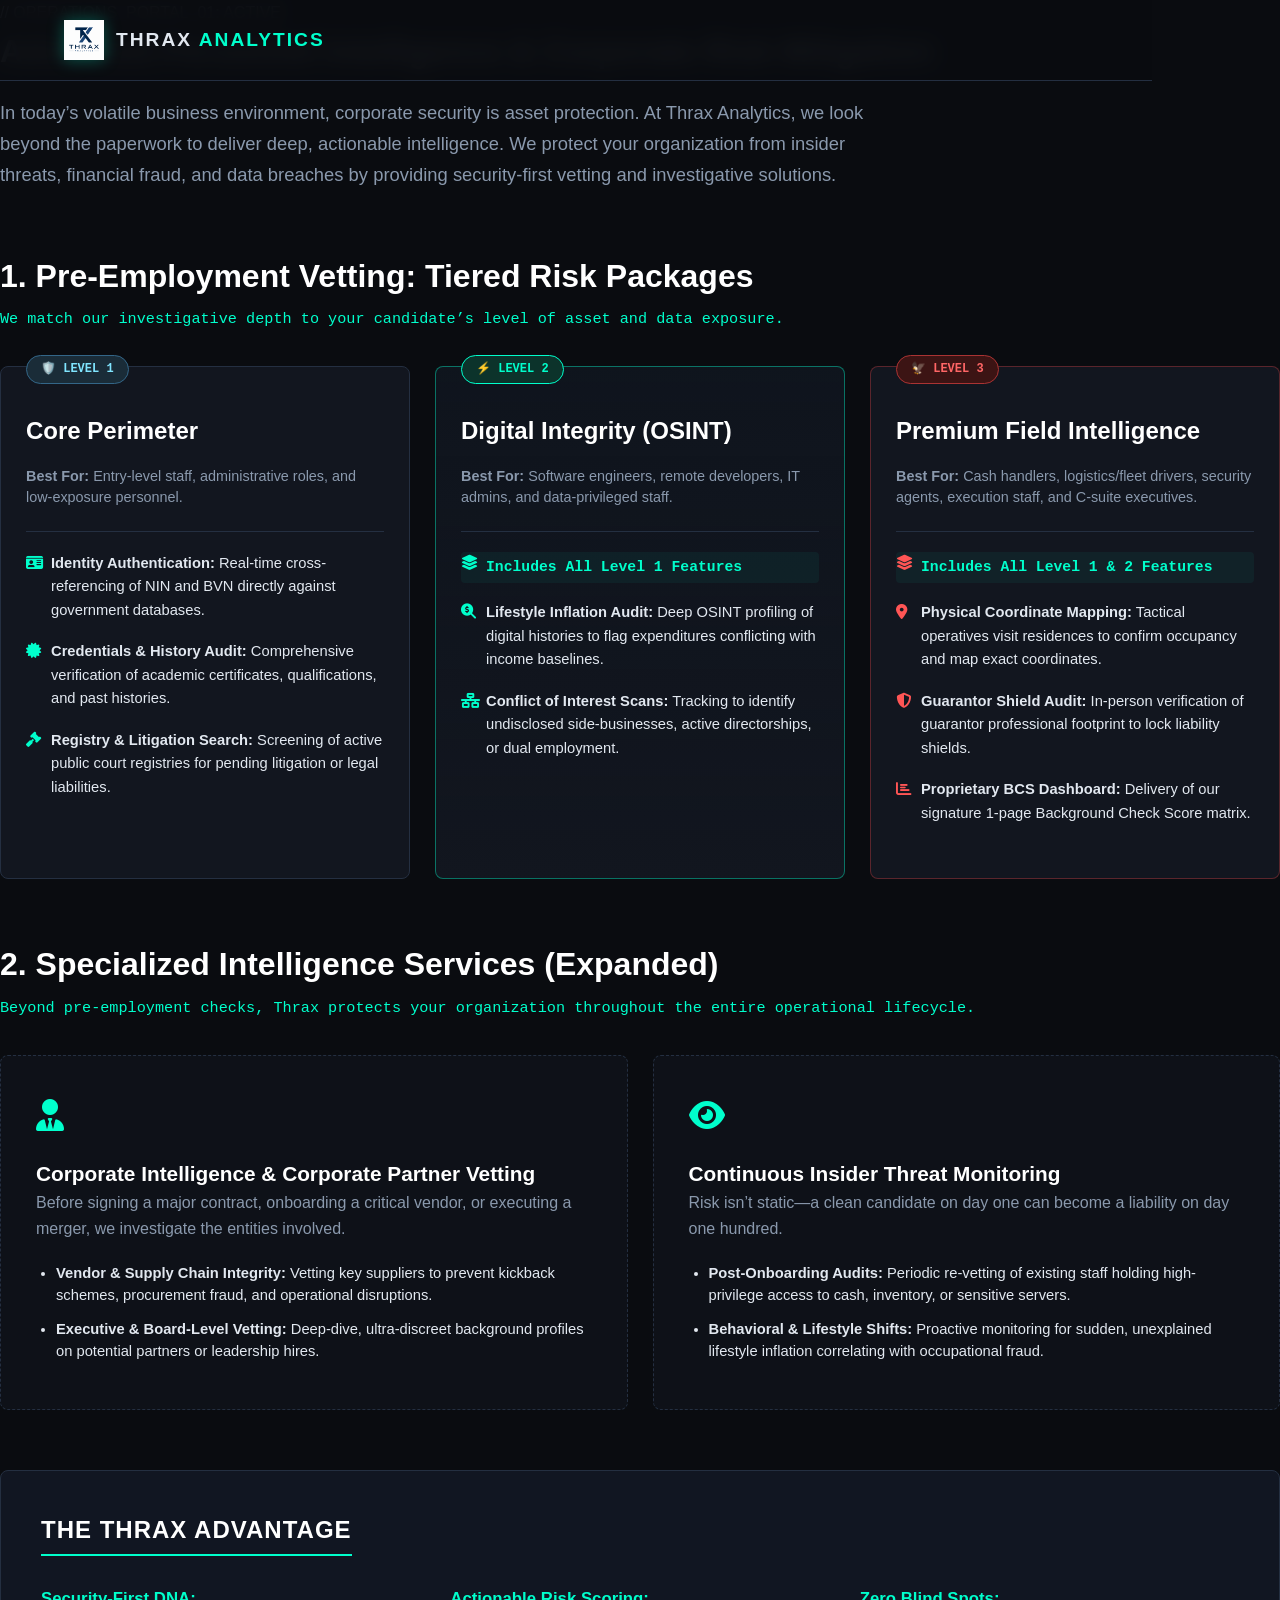
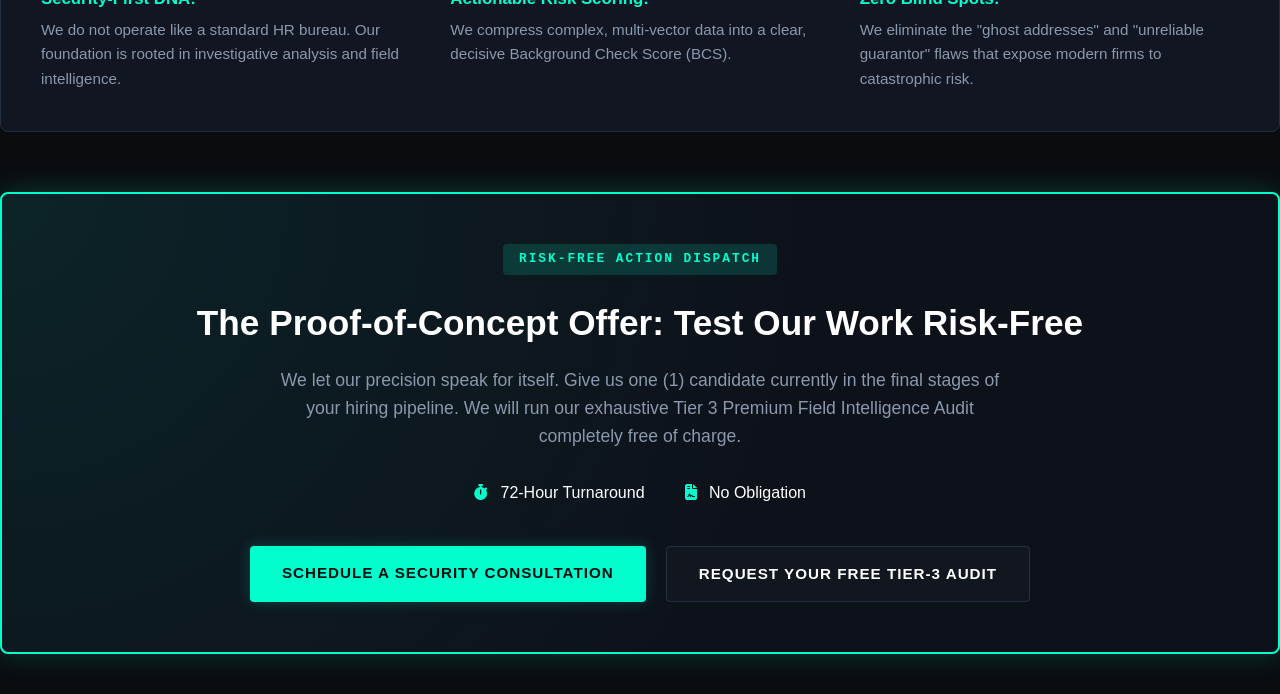
==== commit 9e7e5b4a: "Refactor: Unified layout header elements to absolute permanent navbar" ====
--- a/analytics.html
+++ b/analytics.html
@@ -15,10 +15,13 @@
             <span class="brand-name">THRAX <span class="accent-text">ANALYTICS</span></span>
         </div>
         
-        <div class="nav-matrix-control" onclick="toggleNavMatrix()">
-            <i class="fas fa-th-large" id="menu-icon"></i>
-            <span class="control-label">MENU</span>
-        </div>
+        <nav class="nav-links" id="nav-links-container">
+            <a href="index.html">Command Center</a>
+            <a href="analytics.html">Services</a>
+            <a href="architecture.html">FAQs</a>
+            <a href="automation.html">Contact Us</a>
+        </nav>
+    </header>
 
         <nav class="nav-links" id="nav-links-container">
             <a href="index.html">Command Center</a>
@@ -142,8 +145,8 @@
             </div>
 
             <div class="poc-actions-matrix">
-                <a href="automation.html" class="action-btn btn-primary-uplink">Schedule a Security Consultation</a>
-                <a href="automation.html" class="action-btn btn-secondary-uplink">Request Your Free Tier-3 Audit</a>
+                <a href="consultation.html" class="action-btn btn-primary-uplink">Schedule a Security Consultation</a>
+                <a href="audit.html" class="action-btn btn-secondary-uplink">Request Your Free Tier-3 Audit</a>
             </div>
         </section>
 
--- a/style.css
+++ b/style.css
@@ -1112,4 +1112,487 @@
     border-color: var(--accent-neon);
     color: var(--accent-neon);
     box-shadow: 0 0 15px var(--accent-glow);
+}
+/* ==========================================================================
+   Enterprise Consultation Form & Shield Component Classes
+   ========================================================================== */
+
+.confidentiality-shield-box {
+    display: flex;
+    align-items: center;
+    background: rgba(14, 165, 233, 0.04);
+    border: 1px dashed rgba(0, 255, 204, 0.3);
+    padding: 25px 30px;
+    border-radius: 6px;
+    margin-bottom: 40px;
+    gap: 25px;
+}
+
+.shield-icon i {
+    font-size: 2.5rem;
+    color: var(--accent-neon);
+    text-shadow: 0 0 15px var(--accent-glow);
+}
+
+.shield-text h3 {
+    margin: 0 0 5px 0;
+    color: #fff;
+    font-size: 1.15rem;
+}
+
+.shield-text p {
+    margin: 0;
+    color: var(--text-muted);
+    font-size: 0.9rem;
+    line-height: 1.5;
+}
+
+.consultation-split-layout {
+    display: flex;
+    gap: 40px;
+    align-items: flex-start;
+    flex-wrap: wrap;
+}
+
+.form-workspace-card {
+    flex: 2;
+    min-width: 320px;
+    background: #0d111a;
+    border: 1px solid var(--border-color);
+    padding: 40px;
+    border-radius: 8px;
+}
+
+.workflow-sidepanel {
+    flex: 1;
+    min-width: 290px;
+    display: flex;
+    flex-direction: column;
+    gap: 25px;
+}
+
+/* Intake Form Architecture */
+.form-section-title {
+    font-family: monospace;
+    font-size: 0.85rem;
+    color: var(--accent-neon);
+    letter-spacing: 2px;
+    margin-bottom: 25px;
+    margin-top: 35px;
+    border-bottom: 1px solid rgba(255,255,255,0.05);
+    padding-bottom: 8px;
+}
+.form-section-title:first-of-type { margin-top: 0; }
+
+.form-row {
+    display: flex;
+    gap: 20px;
+    margin-bottom: 20px;
+    flex-wrap: wrap;
+}
+
+.form-group {
+    flex: 1;
+    min-width: 200px;
+    display: flex;
+    flex-direction: column;
+    gap: 8px;
+}
+
+.form-group label {
+    font-family: monospace;
+    font-size: 0.8rem;
+    color: #fff;
+    text-transform: uppercase;
+    letter-spacing: 1px;
+}
+
+.custom-select {
+    appearance: none;
+    background-image: url("data:image/svg+xml,%3Csvg xmlns='http://www.w3.org/2000/svg' width='12' height='12' fill='%2300ffcc' viewBox='0 0 16 16'%3E%3Cpath d='M7.247 11.14 2.451 5.658C1.885 5.013 2.345 4 3.204 4h9.592a1 1 0 0 1 .753 1.659l-4.796 5.48a1 1 0 0 1-1.506 0z'/\%3E%3C/svg%3E");
+    background-repeat: no-repeat;
+    background-position: calc(100% - 20px) center;
+    cursor: pointer;
+}
+
+/* Interactive Checkbox Matrices */
+.checkbox-matrix-grid {
+    display: grid;
+    grid-template-columns: 1fr 1fr;
+    gap: 15px;
+}
+@media(max-width:600px){ .checkbox-matrix-grid { grid-template-columns: 1fr; } }
+
+.matrix-checkbox-label {
+    display: flex;
+    align-items: flex-start;
+    gap: 12px;
+    background: rgba(255,255,255,0.02);
+    border: 1px solid var(--border-color);
+    padding: 12px 15px;
+    border-radius: 4px;
+    cursor: pointer;
+    transition: all 0.2s ease;
+}
+
+.matrix-checkbox-label:hover {
+    border-color: var(--accent-neon);
+    background: rgba(0, 255, 204, 0.02);
+}
+
+.matrix-checkbox-label input[type="checkbox"] {
+    accent-color: var(--accent-neon);
+    width: 16px;
+    height: 16px;
+    margin-top: 2px;
+}
+
+.matrix-checkbox-label span {
+    font-size: 0.88rem;
+    color: var(--text-primary);
+    line-height: 1.4;
+}
+
+.alert-select {
+    border-color: rgba(255,74,74,0.2);
+}
+.alert-select:focus {
+    border-color: #ff4a4a !important;
+}
+
+.corporate-submit {
+    width: 100%;
+    margin-top: 40px;
+}
+
+/* Timeline Protocol Panel styling */
+.timeline-container-card {
+    background: #111622;
+    border: 1px solid var(--border-color);
+    padding: 30px;
+    border-radius: 8px;
+}
+
+.timeline-container-card h3 {
+    margin-top: 0;
+    font-size: 1.2rem;
+    color: #fff;
+    border-bottom: 2px solid var(--accent-neon);
+    display: inline-block;
+    padding-bottom: 4px;
+    margin-bottom: 15px;
+}
+
+.sidepanel-desc {
+    color: var(--text-muted);
+    font-size: 0.88rem;
+    line-height: 1.5;
+    margin-bottom: 25px;
+}
+
+.protocol-step {
+    display: flex;
+    gap: 15px;
+    margin-bottom: 22px;
+}
+.protocol-step:last-of-type { margin-bottom: 0; }
+
+.step-num {
+    font-family: monospace;
+    font-size: 0.9rem;
+    font-weight: bold;
+    color: var(--accent-neon);
+    background: rgba(0,255,204,0.07);
+    border: 1px solid rgba(0,255,204,0.2);
+    width: 32px;
+    height: 32px;
+    display: flex;
+    align-items: center;
+    justify-content: center;
+    border-radius: 4px;
+    flex-shrink: 0;
+}
+
+.step-details h4 {
+    margin: 0 0 4px 0;
+    color: #fff;
+    font-size: 0.95rem;
+}
+
+.step-details p {
+    margin: 0;
+    color: var(--text-muted);
+    font-size: 0.84rem;
+    line-height: 1.5;
+}
+
+/* Quick Metrics Blocks */
+.quick-stat-box {
+    display: flex;
+    gap: 15px;
+}
+
+.stat-node {
+    flex: 1;
+    background: rgba(18, 22, 31, 0.6);
+    border: 1px solid var(--border-color);
+    padding: 20px;
+    border-radius: 6px;
+    text-align: center;
+}
+
+.stat-val {
+    display: block;
+    font-size: 1.6rem;
+    font-weight: bold;
+    color: var(--accent-neon);
+    font-family: monospace;
+}
+
+.stat-lbl {
+    font-size: 0.75rem;
+    color: var(--text-muted);
+    font-family: monospace;
+    text-transform: uppercase;
+}
+/* ==========================================================================
+   Secure Transmission Pop-up UI
+   ========================================================================== */
+.intel-popup-shield {
+    position: fixed;
+    top: 0;
+    left: 0;
+    width: 100%;
+    height: 100%;
+    background: rgba(10, 15, 26, 0.85);
+    backdrop-filter: blur(8px);
+    display: flex;
+    align-items: center;
+    justify-content: center;
+    z-index: 9999;
+    opacity: 0;
+    pointer-events: none;
+    transition: opacity 0.4s ease;
+}
+
+/* Class to trigger structural display */
+.intel-popup-shield.popup-active {
+    opacity: 1;
+    pointer-events: auto;
+}
+
+.intel-popup-box {
+    background: #0d111a;
+    border: 2px solid var(--accent-neon);
+    padding: 40px;
+    border-radius: 8px;
+    text-align: center;
+    max-width: 450px;
+    box-shadow: 0 0 30px var(--accent-glow);
+    transform: scale(0.9);
+    transition: transform 0.4s cubic-bezier(0.175, 0.885, 0.32, 1.275);
+}
+
+.intel-popup-shield.popup-active .intel-popup-box {
+    transform: scale(1);
+}
+
+.popup-icon i {
+    font-size: 3rem;
+    margin-bottom: 20px;
+    text-shadow: 0 0 15px var(--accent-glow);
+}
+
+.intel-popup-box h3 {
+    color: #fff;
+    font-family: monospace;
+    letter-spacing: 2px;
+    margin: 0 0 10px 0;
+}
+
+.intel-popup-box p {
+    color: var(--text-muted);
+    font-size: 0.9rem;
+    line-height: 1.6;
+    margin-bottom: 25px;
+}
+
+/* Fading loading line inside the pop-up */
+.popup-loading-bar {
+    height: 3px;
+    background: var(--accent-neon);
+    width: 100%;
+    transform-origin: left;
+    animation: shrinkBar 4s linear forwards;
+}
+
+@keyframes shrinkBar {
+    from { transform: scaleX(1); }
+    to { transform: scaleX(0); }
+}
+/* ==========================================================================
+   THRAX Institutional FAQ / Accordion Architecture
+   ========================================================================== */
+.faq-matrix-container {
+    max-width: 900px;
+    margin: 40px auto 80px auto;
+    display: flex;
+    flex-direction: column;
+    gap: 45px;
+}
+
+.faq-pillar-section {
+    display: flex;
+    flex-direction: column;
+    gap: 15px;
+}
+
+.pillar-header {
+    display: flex;
+    align-items: center;
+    gap: 15px;
+    border-bottom: 1px solid rgba(255, 255, 255, 0.08);
+    padding-bottom: 12px;
+    margin-bottom: 10px;
+}
+
+.pillar-header i {
+    color: var(--accent-neon);
+    font-size: 1.2rem;
+    text-shadow: 0 0 10px var(--accent-glow);
+}
+
+.pillar-header h2 {
+    font-family: monospace;
+    font-size: 1.1rem;
+    letter-spacing: 1.5px;
+    color: #fff;
+    margin: 0;
+    text-transform: uppercase;
+}
+
+/* Accordion Accord Architecture */
+.faq-node-accordion {
+    background: #0d111a;
+    border: 1px solid var(--border-color);
+    border-radius: 6px;
+    overflow: hidden;
+    transition: border-color 0.3s ease, box-shadow 0.3s ease;
+}
+
+.faq-node-accordion:hover {
+    border-color: rgba(0, 255, 204, 0.3);
+}
+
+.faq-question {
+    padding: 22px 30px;
+    display: flex;
+    justify-content: space-between;
+    align-items: center;
+    cursor: pointer;
+    user-select: none;
+    background: rgba(255, 255, 255, 0.01);
+    transition: background 0.2s ease;
+}
+
+.faq-question:hover {
+    background: rgba(0, 255, 204, 0.02);
+}
+
+.faq-question span {
+    font-size: 0.98rem;
+    font-weight: 500;
+    color: #fff;
+    padding-right: 20px;
+    line-height: 1.4;
+}
+
+.faq-question i {
+    color: var(--text-muted);
+    font-size: 0.9rem;
+    transition: transform 0.3s cubic-bezier(0.4, 0, 0.2, 1);
+}
+
+/* Hidden state default rules */
+.faq-answer {
+    max-height: 0;
+    overflow: hidden;
+    transition: max-height 0.35s cubic-bezier(0.4, 0, 0.2, 1);
+    background: rgba(10, 15, 26, 0.4);
+}
+
+.faq-answer p {
+    margin: 0;
+    padding: 25px 30px;
+    color: var(--text-muted);
+    font-size: 0.92rem;
+    line-height: 1.6;
+    border-top: 1px solid rgba(255, 255, 255, 0.03);
+}
+
+/* Active Open Visual Triggers */
+.faq-node-accordion.node-open {
+    border-color: var(--accent-neon);
+    box-shadow: 0 4px 20px rgba(0, 255, 204, 0.03);
+}
+
+.faq-node-accordion.node-open .faq-question i {
+    transform: rotate(180deg);
+    color: var(--accent-neon);
+}
+/* ==========================================================================
+   THRAX Contact Layout Modules
+   ========================================================================== */
+.coordinate-node {
+    display: flex;
+    gap: 15px;
+    align-items: flex-start;
+}
+
+.coordinate-node .coord-icon i {
+    color: var(--accent-neon);
+    font-size: 1.1rem;
+    padding-top: 3px;
+    text-shadow: 0 0 8px var(--accent-glow);
+}
+
+.coordinate-node h4 {
+    margin: 0 0 4px 0;
+    color: #fff;
+    font-family: monospace;
+    font-size: 0.95rem;
+    letter-spacing: 1px;
+}
+
+.coordinate-node p {
+    margin: 0;
+    color: var(--text-muted);
+    font-size: 0.85rem;
+    line-height: 1.5;
+}
+
+.contact-vector-link {
+    display: flex;
+    gap: 15px;
+    align-items: center;
+}
+
+.contact-vector-link i {
+    font-size: 1.1rem;
+}
+
+.contact-vector-link span {
+    display: block;
+    font-size: 0.75rem;
+    color: var(--text-muted);
+    text-transform: uppercase;
+    letter-spacing: 1px;
+    font-family: monospace;
+}
+
+.contact-vector-link p {
+    margin: 2px 0 0 0;
+    color: #fff;
+    font-size: 0.92rem;
+    font-weight: 500;
 }
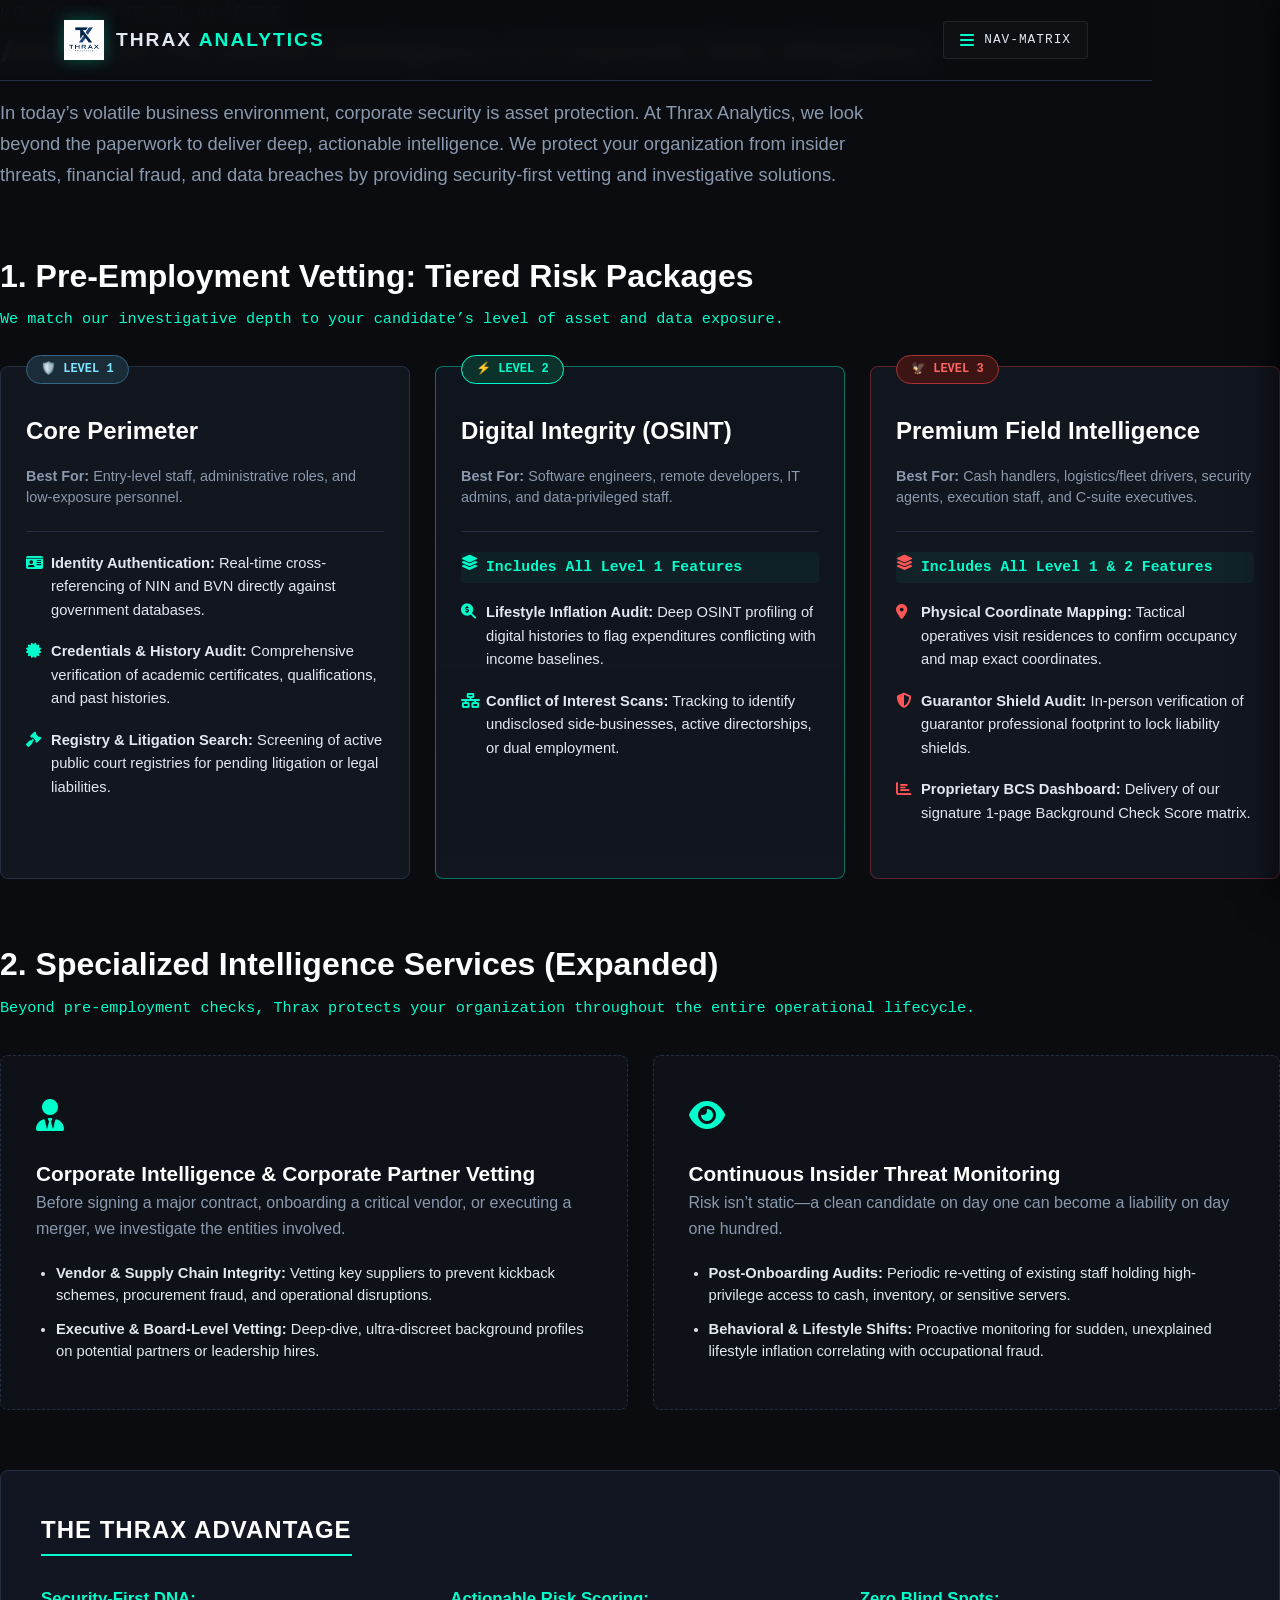
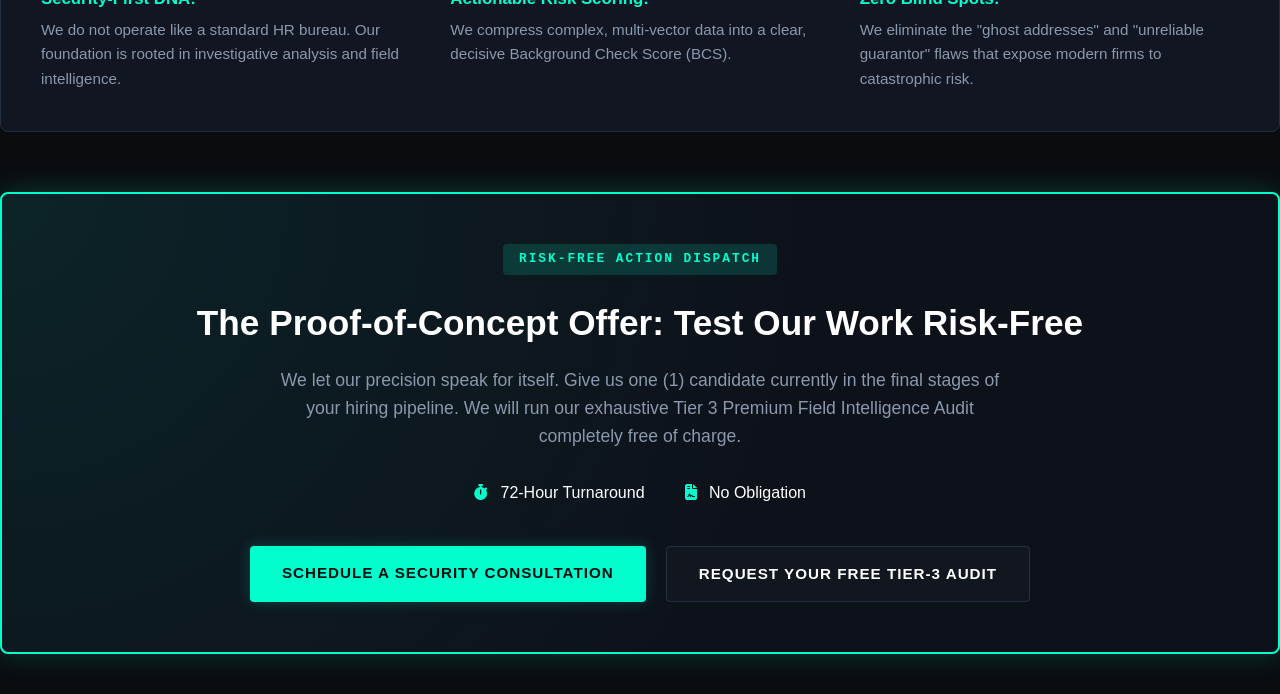
==== commit 6949ad07: "Deployment: Launched brand new side panel navigation panel matrix architecture" ====
--- a/analytics.html
+++ b/analytics.html
@@ -9,19 +9,33 @@
 </head>
 <body class="cyber-theme">
 
-    <header class="main-header sticky-header">
+   <header class="main-header sticky-header">
         <div class="logo-container">
             <img src="thrax-logo.png" alt="THRAX ANALYTICS Logo" class="brand-logo-img">
             <span class="brand-name">THRAX <span class="accent-text">ANALYTICS</span></span>
         </div>
         
-        <nav class="nav-links" id="nav-links-container">
+        <div class="side-panel-trigger" id="panel-trigger-btn">
+            <i class="fas fa-bars" id="panel-trigger-icon"></i>
+            <span class="control-label">NAV-MATRIX</span>
+        </div>
+    </header>
+
+    <div class="thrax-side-drawer" id="global-side-drawer">
+        <div class="drawer-close-btn" id="panel-close-btn">
+            <i class="fas fa-times"></i>
+        </div>
+        
+        <nav class="drawer-navigation-links">
+            <div class="drawer-meta-label">// NAVIGATION TERMINAL</div>
             <a href="index.html">Command Center</a>
             <a href="analytics.html">Services</a>
             <a href="architecture.html">FAQs</a>
             <a href="automation.html">Contact Us</a>
         </nav>
-    </header>
+    </div>
+    
+    <div class="drawer-overlay-shield" id="global-drawer-overlay"></div>
 
         <nav class="nav-links" id="nav-links-container">
             <a href="index.html">Command Center</a>
--- a/style.css
+++ b/style.css
@@ -1595,4 +1595,117 @@
     color: #fff;
     font-size: 0.92rem;
     font-weight: 500;
+}
+/* ==========================================================================
+   THRAX ANALYTICS | Sliding Side Panel Drawer Interface Styles
+   ========================================================================== */
+.side-panel-trigger {
+    display: flex;
+    align-items: center;
+    gap: 10px;
+    cursor: pointer;
+    padding: 8px 16px;
+    background: rgba(255, 255, 255, 0.02);
+    border: 1px solid rgba(255, 255, 255, 0.08);
+    border-radius: 4px;
+    transition: all 0.3s ease;
+}
+
+.side-panel-trigger:hover {
+    border-color: var(--accent-neon, #00ffcc);
+    box-shadow: 0 0 10px rgba(0, 255, 204, 0.15);
+}
+
+.side-panel-trigger i {
+    color: var(--accent-neon, #00ffcc);
+    font-size: 1rem;
+    transition: transform 0.3s ease;
+}
+
+/* Side Drawer Box Panel styling */
+.thrax-side-drawer {
+    position: fixed;
+    top: 0;
+    right: -320px; /* Hidden completely off-screen by default */
+    width: 320px;
+    height: 100vh;
+    background: rgba(10, 15, 26, 0.98);
+    backdrop-filter: blur(20px);
+    border-left: 1px solid rgba(255, 255, 255, 0.08);
+    box-shadow: -10px 0 30px rgba(0, 0, 0, 0.5);
+    z-index: 10000;
+    padding: 40px 30px;
+    display: flex;
+    flex-direction: column;
+    transition: right 0.4s cubic-bezier(0.4, 0, 0.2, 1);
+}
+
+/* State Change: Activation Toggle Class managed by script */
+.thrax-side-drawer.drawer-active {
+    right: 0;
+}
+
+/* Close Controller Vector Element */
+.drawer-close-btn {
+    align-self: flex-end;
+    font-size: 1.3rem;
+    color: var(--text-muted, #888);
+    cursor: pointer;
+    transition: color 0.2s ease;
+    margin-bottom: 50px;
+}
+
+.drawer-close-btn:hover {
+    color: #ff3366; /* Sharp indicator color change */
+}
+
+/* Navigation Links Hierarchy Inside Side Drawer */
+.drawer-navigation-links {
+    display: flex;
+    flex-direction: column;
+    gap: 20px;
+}
+
+.drawer-meta-label {
+    font-size: 0.75rem;
+    letter-spacing: 2px;
+    color: var(--text-muted, #555);
+    margin-bottom: 10px;
+    font-family: monospace;
+}
+
+.drawer-navigation-links a {
+    color: var(--text-secondary, #ccc);
+    text-decoration: none;
+    font-size: 1.1rem;
+    font-weight: 500;
+    letter-spacing: 1px;
+    padding: 10px 0;
+    border-bottom: 1px solid rgba(255, 255, 255, 0.02);
+    transition: all 0.3s ease;
+}
+
+.drawer-navigation-links a:hover {
+    color: var(--accent-neon, #00ffcc);
+    padding-left: 8px; /* Smooth sliding link hover effect */
+}
+
+/* Shield Overlay Background Mask Component */
+.drawer-overlay-shield {
+    position: fixed;
+    top: 0;
+    left: 0;
+    width: 100vw;
+    height: 100vh;
+    background: rgba(0, 0, 0, 0.6);
+    backdrop-filter: blur(3px);
+    z-index: 9999;
+    opacity: 0;
+    pointer-events: none;
+    transition: opacity 0.4s ease;
+}
+
+.drawer-overlay-shield.shield-active {
+    opacity: 1;
+    pointer-events: auto;
 }
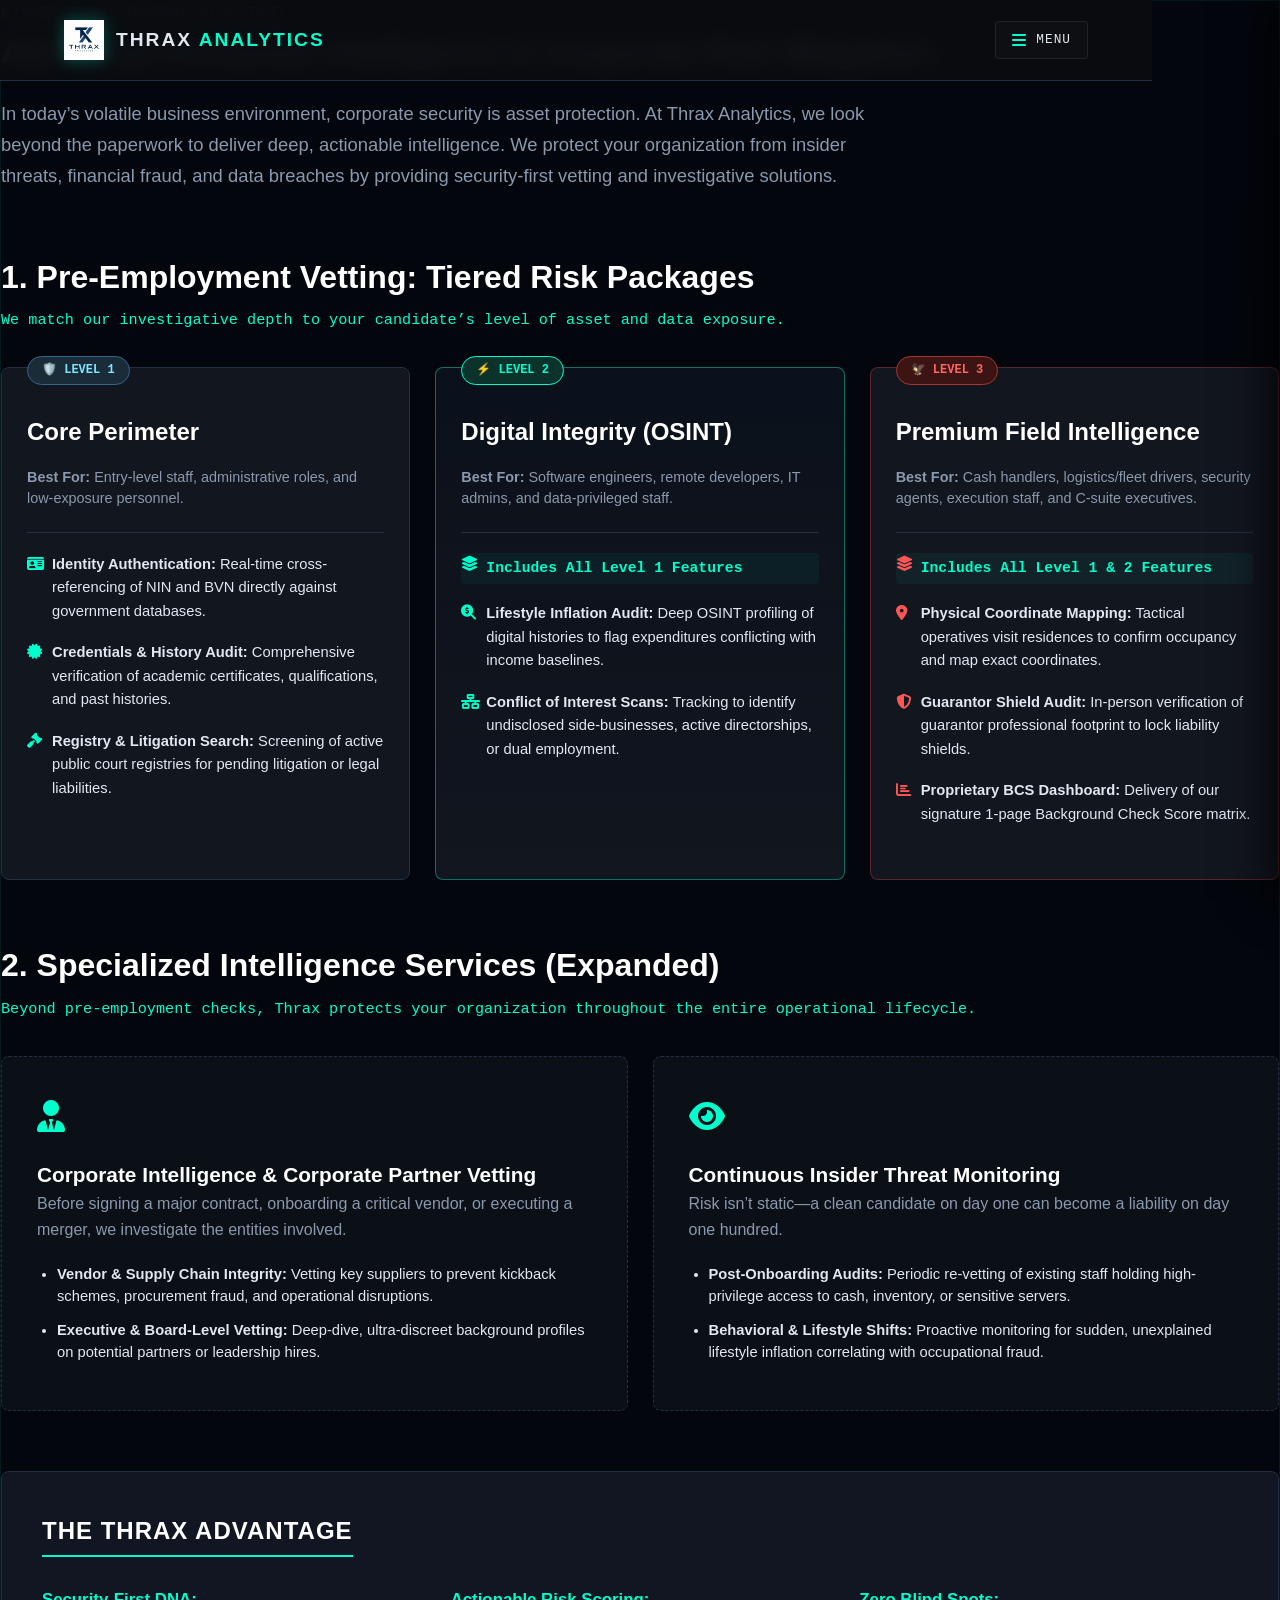
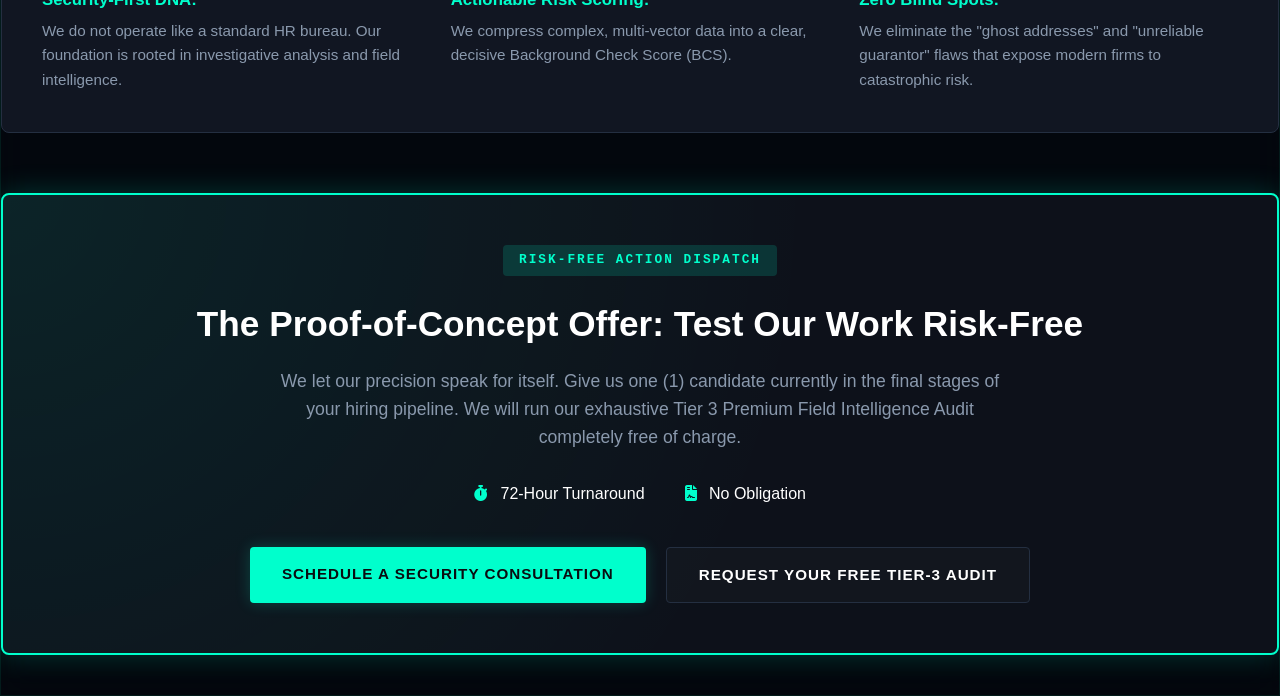
==== commit 742aace7: "Interface: Cleaned up navigation anchor label to MENU" ====
--- a/analytics.html
+++ b/analytics.html
@@ -15,9 +15,10 @@
             <span class="brand-name">THRAX <span class="accent-text">ANALYTICS</span></span>
         </div>
         
+      <!-- Side Panel Trigger Button -->
         <div class="side-panel-trigger" id="panel-trigger-btn">
             <i class="fas fa-bars" id="panel-trigger-icon"></i>
-            <span class="control-label">NAV-MATRIX</span>
+            <span class="control-label">MENU</span>
         </div>
     </header>
 
--- a/style.css
+++ b/style.css
@@ -1,3 +1,75 @@
+/* ==========================================================================
+   THRAX GLOBAL CORE | Live Ambient Watermark Stream Engine (Option A)
+   ========================================================================== */
+
+body, .cyber-theme {
+    margin: 0;
+    padding: 0;
+    background-color: #02050a !important; /* Extremely deep tech black-blue */
+    color: #ffffff;
+    position: relative;
+    min-height: 100vh;
+    overflow-x: hidden;
+}
+
+/* Layer 1: The Moving Cyan Matrix Watermark Image */
+body::before, .cyber-theme::before {
+    content: '';
+    position: fixed; /* Locked to viewport while scrolling */
+    top: -50%; /* Extended boundary track to prevent white space clips during movement */
+    left: 0;
+    width: 100vw;
+    height: 200vh;
+    z-index: -2; /* Safely layered underneath all layout containers */
+    pointer-events: none;
+    
+    /* Live Production Cyan Matrix Stream Link Assets */
+    background-image: url('https://images.unsplash.com/photo-1526374965328-7f61d4dc18c5?q=80&w=1000&auto=format&fit=crop');
+    background-size: cover;
+    background-position: center top;
+    background-repeat: repeat-y; /* Multiplies cleanly down the vertical track */
+    
+    /* High-contrast faded layout setting - keeps text completely legible */
+    opacity: 0.035; 
+    filter: saturate(0.8) contrast(1.3) brightness(0.9);
+    
+    /* Drives the infinite downward waterfall motion cascade */
+    animation: matrixWaterfallLoop 50s linear infinite;
+}
+
+/* Layer 2: Protective Vignette Shroud (Smoothly dims edges so panels pop) */
+body::after, .cyber-theme::after {
+    content: '';
+    position: fixed;
+    top: 0;
+    left: 0;
+    width: 100vw;
+    height: 100vh;
+    z-index: -1;
+    pointer-events: none;
+    background: radial-gradient(circle at 50% 40%, transparent 10%, #02050a 90%);
+}
+
+/* Infinite Vertical Translation Keyframes */
+@keyframes matrixWaterfallLoop {
+    0% {
+        transform: translateY(0);
+    }
+    100% {
+        transform: translateY(50vh); /* Seamless continuous drop cascade */
+    }
+}
+
+/* Upgraded Glass-panel styling to let the data cascade peek through cards cleanly */
+main, .module-content, .console-card, .form-container, .card, .profile-summary-box {
+    background: rgba(4, 8, 15, 0.78) !important;
+    backdrop-filter: blur(16px) !important;
+    -webkit-backdrop-filter: blur(16px) !important;
+    border: 1px solid rgba(0, 255, 204, 0.08) !important;
+    box-shadow: 0 10px 30px rgba(0, 0, 0, 0.5) !important;
+}
+
+
 /* Global Variables & Reset */
 :root {
     --bg-main: #0a0b0d;
@@ -1623,86 +1695,139 @@
 }
 
 /* Side Drawer Box Panel styling */
+/* ==========================================================================
+   THRAX ANALYTICS | Premium Cyber-Command Side Drawer Layout
+   ========================================================================== */
+
+/* The Main Sliding Box Panel Container */
 .thrax-side-drawer {
     position: fixed;
     top: 0;
-    right: -320px; /* Hidden completely off-screen by default */
-    width: 320px;
+    right: -340px; /* Hidden off-screen */
+    width: 340px;
     height: 100vh;
-    background: rgba(10, 15, 26, 0.98);
-    backdrop-filter: blur(20px);
-    border-left: 1px solid rgba(255, 255, 255, 0.08);
-    box-shadow: -10px 0 30px rgba(0, 0, 0, 0.5);
+    background: rgba(6, 10, 18, 0.96); /* Deep, clean midnight tone */
+    backdrop-filter: blur(25px); /* Premium heavy frosted glass blur */
+    -webkit-backdrop-filter: blur(25px);
+    border-left: 2px solid rgba(0, 255, 204, 0.15); /* Neon accent border strip */
+    box-shadow: -15px 0 40px rgba(0, 0, 0, 0.7);
     z-index: 10000;
-    padding: 40px 30px;
+    padding: 50px 40px;
     display: flex;
     flex-direction: column;
-    transition: right 0.4s cubic-bezier(0.4, 0, 0.2, 1);
-}
-
-/* State Change: Activation Toggle Class managed by script */
+    transition: right 0.5s cubic-bezier(0.16, 1, 0.3, 1); /* Ultra smooth ease-out */
+}
+
+/* Active State: Triggered via app.js */
 .thrax-side-drawer.drawer-active {
     right: 0;
 }
 
-/* Close Controller Vector Element */
+/* Futuristic Close Button Unit */
 .drawer-close-btn {
     align-self: flex-end;
-    font-size: 1.3rem;
-    color: var(--text-muted, #888);
+    font-size: 1.1rem;
+    color: rgba(255, 255, 255, 0.4);
     cursor: pointer;
-    transition: color 0.2s ease;
-    margin-bottom: 50px;
+    border: 1px solid rgba(255, 255, 255, 0.1);
+    padding: 10px 14px;
+    border-radius: 4px;
+    font-family: monospace;
+    letter-spacing: 1px;
+    transition: all 0.3s ease;
 }
 
 .drawer-close-btn:hover {
-    color: #ff3366; /* Sharp indicator color change */
-}
-
-/* Navigation Links Hierarchy Inside Side Drawer */
+    color: #ff3366;
+    border-color: rgba(255, 51, 102, 0.4);
+    box-shadow: 0 0 12px rgba(255, 51, 102, 0.2);
+    transform: translateY(-2px);
+}
+
+/* Side Navigation Links Container */
 .drawer-navigation-links {
     display: flex;
     flex-direction: column;
-    gap: 20px;
-}
-
+    gap: 12px;
+    margin-top: 40px;
+}
+
+/* Upper Meta Tech Label */
 .drawer-meta-label {
-    font-size: 0.75rem;
-    letter-spacing: 2px;
-    color: var(--text-muted, #555);
-    margin-bottom: 10px;
-    font-family: monospace;
-}
-
+    font-size: 0.7rem;
+    letter-spacing: 3px;
+    color: #00ffcc; /* Cyan branding glow */
+    text-shadow: 0 0 8px rgba(0, 255, 204, 0.4);
+    margin-bottom: 25px;
+    font-family: monospace;
+    font-weight: 600;
+    opacity: 0.8;
+}
+
+/* Individual Link Anchor Elements */
 .drawer-navigation-links a {
-    color: var(--text-secondary, #ccc);
+    position: relative;
+    color: rgba(255, 255, 255, 0.70);
     text-decoration: none;
     font-size: 1.1rem;
     font-weight: 500;
-    letter-spacing: 1px;
-    padding: 10px 0;
-    border-bottom: 1px solid rgba(255, 255, 255, 0.02);
-    transition: all 0.3s ease;
-}
-
+    letter-spacing: 1.5px;
+    padding: 14px 18px;
+    background: rgba(255, 255, 255, 0.01);
+    border: 1px solid rgba(255, 255, 255, 0.03);
+    border-radius: 4px;
+    font-family: 'Segoe UI', Roboto, sans-serif;
+    transition: all 0.3s cubic-bezier(0.25, 1, 0.5, 1);
+    overflow: hidden;
+}
+
+/* Left Indicator Bar on Hover */
+.drawer-navigation-links a::before {
+    content: '';
+    position: absolute;
+    left: 0;
+    top: 0;
+    height: 100%;
+    width: 0;
+    background: #00ffcc;
+    transition: width 0.3s ease;
+    z-index: -1;
+    opacity: 0.08;
+}
+
+/* Interactive Hover States */
 .drawer-navigation-links a:hover {
-    color: var(--accent-neon, #00ffcc);
-    padding-left: 8px; /* Smooth sliding link hover effect */
-}
-
-/* Shield Overlay Background Mask Component */
+    color: #00ffcc;
+    border-color: rgba(0, 255, 204, 0.3);
+    padding-left: 26px; /* Dynamic push out */
+    box-shadow: 0 4px 15px rgba(0, 0, 0, 0.2);
+}
+
+.drawer-navigation-links a:hover::before {
+    width: 100%; /* Fills the background track subtly */
+}
+
+/* Active Node State Tracking Indicator */
+.drawer-navigation-links a.active-node {
+    color: #00ffcc;
+    border-color: rgba(0, 255, 204, 0.4);
+    background: rgba(0, 255, 204, 0.04);
+    font-weight: 600;
+}
+
+/* Dark Background Shield Mask Component */
 .drawer-overlay-shield {
     position: fixed;
     top: 0;
     left: 0;
     width: 100vw;
     height: 100vh;
-    background: rgba(0, 0, 0, 0.6);
-    backdrop-filter: blur(3px);
+    background: rgba(3, 5, 10, 0.75); /* Dark matching contrast filter */
+    backdrop-filter: blur(4px);
     z-index: 9999;
     opacity: 0;
     pointer-events: none;
-    transition: opacity 0.4s ease;
+    transition: opacity 0.5s ease;
 }
 
 .drawer-overlay-shield.shield-active {
